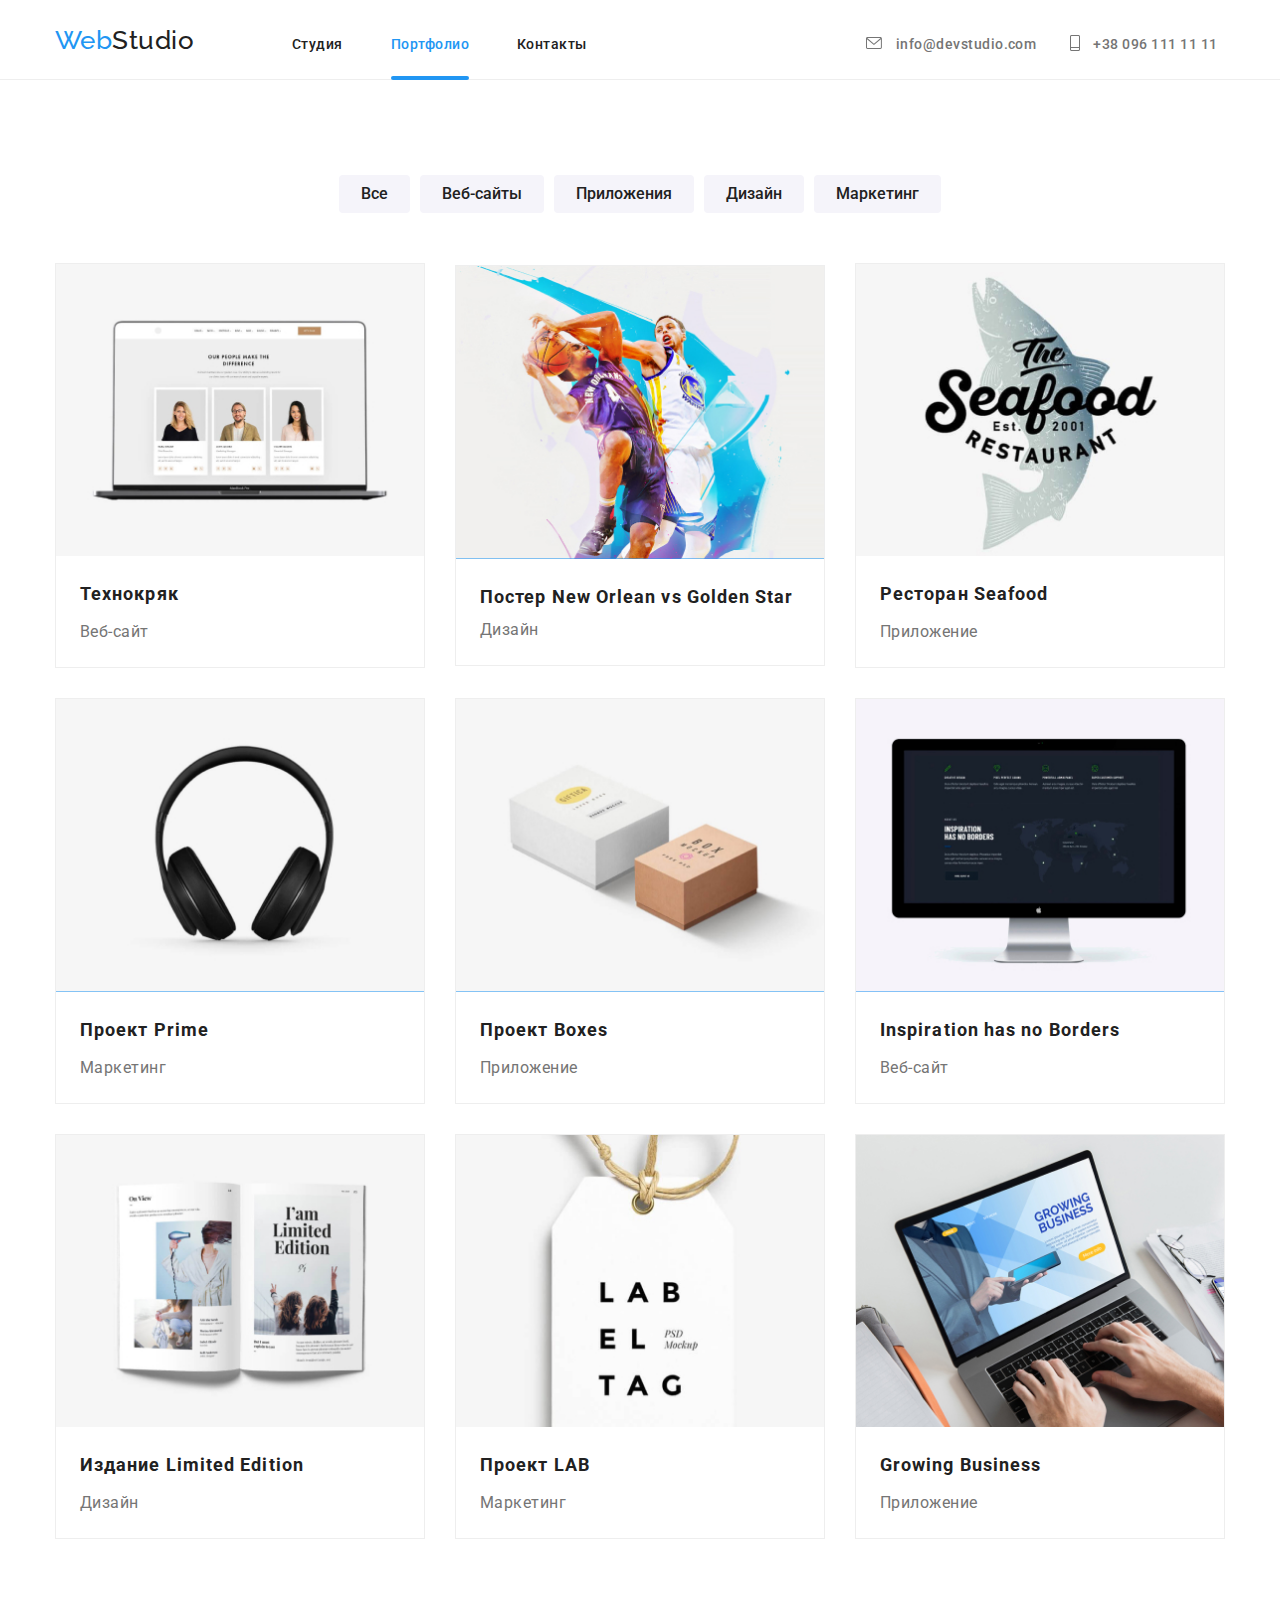
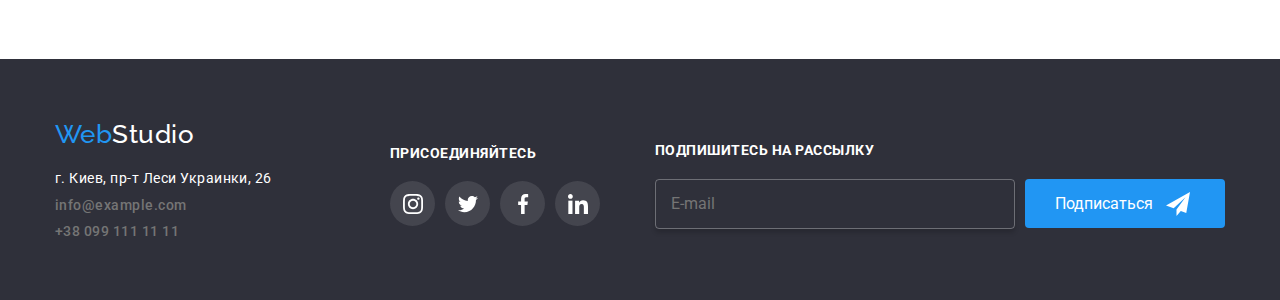
==== portfolio.html @ 7172afdf "Migrate files from home work 07" ====
<!DOCTYPE html>
<html lang="en">
  <head>
    <meta charset="UTF-8" />
    <meta http-equiv="X-UA-Compatible" content="IE=edge" />
    <meta name="viewport" content="width=device-width, initial-scale=1.0" />
    <meta name="description" content="This site for home tasks" />
    <title>Portfolio</title>
    <link rel="preconnect" href="https://fonts.gstatic.com" />
    <link
      href="https://fonts.googleapis.com/css2?family=Raleway:wght@700&family=Roboto:wght@400;500;700;900&display=swap"
      rel="stylesheet"
    />
    <link
      rel="stylesheet"
      href="https://cdnjs.cloudflare.com/ajax/libs/modern-normalize/1.0.0/modern-normalize.min.css"
    />
    <link rel="stylesheet" href="css/styles.min.css" />
  </head>
  <body>
    <header class="navigation h-line">
      <div class="container">
        <nav>
          <a class="link logo" href="index.html">
            <span class="logo__highlight">Web</span>Studio
          </a>
          <ul class="menu-nav list" id="base-nav">
            <li class="menu-nav__item"><a class="link menu-nav__link" href="index.html">Студия</a></li>
            <li class="menu-nav__item">
              <a class="link menu-nav__link active" href="portfolio.html">Портфолио</a>
            </li>
            <li class="menu-nav__item"><a class="link menu-nav__link" href="#">Контакты</a></li>
          </ul>
          <div class="contacts">
            <ul class="list">
              <li class="contacts__item">
                <a class="link contacts__link" href="mailto:info@devstudio.com">
                  <svg class="icon" width="16" height="12">
                    <use href="./images/icons/sprite.svg#icon-envelope"></use>
                  </svg>
                  info@devstudio.com
                </a>
              </li>
              <li class="contacts__item">
                <a class="link contacts__link" href="tel:+380961111111">
                  <svg class="icon phone" width="10" height="16">
                    <use href="./images/icons/sprite.svg#icon-telephone"></use>
                  </svg>
                  +38 096 111 11 11
                </a>
              </li>
            </ul>
          </div>
        </nav>
      </div>
    </header>
    <main>
      <section class="main-section">
      <div class="container">
        <section class="secondary-nav ">
          <ul class="site-nav list button-item">
            <li class="site-nav__item">
              <button type="button" class="filter-btn">Все</button>
            </li>
            <li class="site-nav__item">
              <button type="button" class="filter-btn">Веб-сайты</button>
            </li>
            <li class="site-nav__item">
              <button type="button" class="filter-btn">Приложения</button>
            </li>
            <li class="site-nav__item">
              <button type="button" class="filter-btn">Дизайн</button>
            </li>
            <li class="site-nav__item">
              <button type="button" class="filter-btn">Маркетинг</button>
            </li>
          </ul>
        </section>
        <section>
          <h2 class="section-heading__portfolio">Портфолио</h2>
          <ul class="list grid flex-c">
            <li class="grid__item">
              <a href="#">
                <div class="business-card">
                  <div class="card-overlay">
                    <img src="./images/example1.jpg" alt="Сотрудники" />
                    <div class="card-overlay-text">
                      <p>Технокряк это современная площадка распространения коронавируса. Компании используют эту платформу для цифрового шпионажа и атак на защищённые сервера конкурентов.</p>
                    </div>
                  </div>
                  <div class="card-info">
                    <h3 class="portfolio card-info__title">Технокряк</h3>
                    <p class="card-info__text">Веб-сайт</p>
                  </div>
                </div>
              </a>
            </li>
            <li class="grid__item">
              <a href="#">
                <div class="business-card">
                  <div class="card-overlay">
                    <img src="./images/example2.jpg" alt="Дизайн" />
                  <div class="card-overlay-text">
                    <!-- <p>Технокряк это современная площадка распространения коронавируса. Компании используют эту платформу для цифрового шпионажа и атак на защищённые сервера конкурентов.</p> -->
                  </div>
                </div>
                  <div class="card-info">
                    <h3 class="portfolio grid-item-title">
                      Постер New Orlean vs Golden Star
                    </h3>
                    <p class="card-info__text">Дизайн</p>
                  </div>
                </div>
              </a>
            </li>
            <li class="grid__item">
              <a href="#">
                <div class="business-card">
                  <div class="card-overlay">
                    <img src="./images/example3.jpg" alt="Приложение" />
                    <div class="card-overlay-text">
                      <!-- <p>Технокряк это современная площадка распространения коронавируса. Компании используют эту платформу для цифрового шпионажа и атак на защищённые сервера конкурентов.</p> -->
                    </div>
                  </div>
                  <div class="card-info">
                    <h3 class="portfolio card-info__title">Ресторан Seafood</h3>
                    <p class="card-info__text">Приложение</p>
                  </div>
                </div>
              </a>
            </li>
            <li class="grid__item">
              <a href="#">
                <div class="business-card">
                  <div class="card-overlay">
                    <img src="./images/example4.jpg" alt="Маркетинг" />
                    <div class="card-overlay-text">
                      <!-- <p>Технокряк это современная площадка распространения коронавируса. Компании используют эту платформу для цифрового шпионажа и атак на защищённые сервера конкурентов.</p> -->
                    </div>
                  </div>
                  <div class="card-info">
                    <h3 class="portfolio card-info__title">Проект Prime</h3>
                    <p class="card-info__text">Маркетинг</p>
                  </div>
                </div>
              </a>
            </li>
            <li class="grid__item">
              <a href="">
                <div class="business-card">
                  <div class="card-overlay">
                    <img src="./images/example5.jpg" alt="Приложение" />
                    <div class="card-overlay-text">
                      <!-- <p>Технокряк это современная площадка распространения коронавируса. Компании используют эту платформу для цифрового шпионажа и атак на защищённые сервера конкурентов.</p> -->
                    </div>
                  </div>
                  
                  <div class="card-info">
                    <h3 class="portfolio card-info__title">Проект Boxes</h3>
                    <p class="card-info__text">Приложение</p>
                  </div>
                </div>
              </a>
            </li>
            <li class="grid__item">
              <a href="#">
                <div class="business-card">
                  <div class="card-overlay">
                    <img src="./images/example6.jpg" alt="Веб-сайт" />
                    <div class="card-overlay-text">
                      <!-- <p>Технокряк это современная площадка распространения коронавируса. Компании используют эту платформу для цифрового шпионажа и атак на защищённые сервера конкурентов.</p> -->
                    </div>
                  </div>
                  <div class="card-info">
                    <h3 class="portfolio card-info__title">
                      Inspiration has no Borders
                    </h3>
                    <p class="card-info__text">Веб-сайт</p>
                  </div>
                </div>
              </a>
            </li>
            <li class="grid__item">
              <a href="#">
                <div class="business-card">
                  <div class="card-overlay">
                    <img src="./images/example7.jpg" alt="Дизайн" />
                    <div class="card-overlay-text">
                      <!-- <p>Технокряк это современная площадка распространения коронавируса. Компании используют эту платформу для цифрового шпионажа и атак на защищённые сервера конкурентов.</p> -->
                    </div>
                  </div>
                  <div class="card-info">
                    <h3 class="portfolio card-info__title">
                      Издание Limited Edition
                    </h3>
                    <p class="card-info__text">Дизайн</p>
                  </div>
                </div>
              </a>
            </li>
            <li class="grid__item">
              <a href="#">
                <div class="business-card">
                  <div class="card-overlay">
                    <img src="./images/example8.jpg" alt="Маркетинг" />
                    <div class="card-overlay-text">
                      <!-- <p>Технокряк это современная площадка распространения коронавируса. Компании используют эту платформу для цифрового шпионажа и атак на защищённые сервера конкурентов.</p> -->
                    </div>
                  </div>
                  <div class="card-info">
                    <h3 class="portfolio card-info__title">Проект LAB</h3>
                    <p class="card-info__text">Маркетинг</p>
                  </div>
                </div>
              </a>
            </li>
            <li class="grid__item">
              <a href="#">
                <div class="business-card">
                  <div class="card-overlay">
                    <img src="./images/example9.jpg" alt="Приложение" />
                    <div class="card-overlay-text">
                      <!-- <p>Технокряк это современная площадка распространения коронавируса. Компании используют эту платформу для цифрового шпионажа и атак на защищённые сервера конкурентов.</p> -->
                    </div>
                  </div>
                  <div class="card-info">
                    <h3 class="portfolio card-info__title">Growing Business</h3>
                    <p class="card-info__text">Приложение</p>
                  </div>
                </div>
              </a>
            </li>
          </ul>
          </section>
        </div>
      </section>
    </main>
    <!-- Подвал -->
    <footer class="footer">
      <div class="container flex-container flex-c">
          <!-- Block 1 -->
          <div class="contacts__logo">
            <a class="link logo" href="index.html">
              <span class="logo__highlight">Web</span>Studio
            </a>
            <address>
              <p class="footer__contacts">г. Киев, пр-т Леси Украинки, 26</p>
              <ul class="list">
                <li class="footer__contacts">
                  <a class="link footer__contacts-grey" href="mailto:info@example.com"
                    >info@example.com</a
                  >
                </li>
                <li class="footer__contacts ">
                  <a class="link footer__contacts-grey" href="tel:+380991111111">+38 099 111 11 11</a>
                </li>
              </ul>
            </address>
          </div>
          <!-- Block 2 -->
          <div class="join-social-links">
            <h3 class="subscription__text">Присоединяйтесь</h3>
            <ul class="list flex-container social-icons">
              <li class="social-icons__item">
                <a
                  href=""
                  class="social-icons__link"
                  target="_blank"
                  rel="noopener noreferrer"
                >
                  <svg class="icon">
                    <use href="./images/icons/sprite.svg#icon-instagram"></use>
                  </svg>
                </a>
              </li>
              <li class="social-icons__item">
                <a
                  href=""
                  class="social-icons__link"
                  target="_blank"
                  rel="noopener noreferrer"
                >
                  <svg class="icon">
                    <use href="./images/icons/sprite.svg#icon-twitter"></use>
                  </svg>
                </a>
              </li>
              <li class="social-icons__item">
                <a
                  href=""
                  class="social-icons__link"
                  target="_blank"
                  rel="noopener noreferrer"
                >
                  <svg class="icon">
                    <use href="./images/icons/sprite.svg#icon-facebook"></use>
                  </svg>
                </a>
              </li>
              <li class="social-icons__item">
                <a
                  href=""
                  class="social-icons__link"
                  target="_blank"
                  rel="noopener noreferrer"
                >
                  <svg class="icon">
                    <use href="./images/icons/sprite.svg#icon-linkedin"></use>
                  </svg>
                </a>
              </li>
            </ul>
          </div>
          <!-- Block 3 -->
          <div class="subscription">
            <h3 class="subscription__text">Подпишитесь на рассылку</h3>
            <form class="subscription__form">
            <input class="subscription__input" type="text" name="email" placeholder="E-mail">
            <div class="footer-icon">
            <button class="subscription__button" type="submit">Подписаться</button>
            <svg class="form-button-icon" width="24" height="24">
              <use href="./images/icons/sprite.svg#icon-send-telegramm"></use>
            </svg>
          </div>
            </form>
          </div>
      </div>
    </footer>
  </body>
</html>
---- css/styles.min.css ----
:root{--main-font-family: 'Roboto', sans-serif;--secondary-font-family: 'Raleway', sans-serif;--main-bg-color: #fff;--main-text-color: #212121;--secondary-color: #757575;--accent-color: #2196f3;--dark-bg-color: #2f303a;--icons-text-color: #afb1b8;--base-size: 16px;--soft-box-shadow: drop-shadow(0px 4px 4px rgba(0, 0, 0, 0.25));--small-circled: 4px;--round-box: 50%;--soft-grey-bg-gradient: linear-gradient(180deg, #FFFFFF 0%, rgba(255, 255, 255, 0) 100%), linear-gradient(180deg, #6B5F5F 0%, rgba(255, 255, 255, 0) 100%), #c4c4c4;--animation-time: 250ms}html{box-sizing:border-box}*,*::after,*::before{box-sizing:inherit}h1,h2,h3,h4,h5,h6,p{margin-top:0;margin-bottom:0}body{font-size:var(--base-size);font-family:var(--main-font-family);letter-spacing:0.03em;line-height:1.2;color:var(--main-text-color)}img{display:block;width:100%;height:auto}address{margin-top:20px}address{font-style:normal}.list{list-style:none;padding-left:0;margin:0}.h-line{border-bottom:1px solid #eee}.banner{max-width:1600px;height:600px;margin-left:auto;margin-right:auto;background-image:url(../images/bg.jpg);background-size:cover;background-position:top right, center;background-repeat:no-repeat;background-color:var(--soft-grey-bg-gradient)}.visually-hidden{position:absolute !important;clip:rect(1px 1px 1px 1px);clip:rect(1px, 1px, 1px, 1px);padding:0 !important;border:0 !important;height:1px !important;width:1px !important;overflow:hidden}.container{width:1200px;margin:0 auto;padding:0 15px}.flex-container{display:flex;justify-content:space-between}.flex-c{justify-content:center;align-items:center}.button{font-weight:700;font-size:var(--base-size);line-height:1.87;letter-spacing:.06em;appearance:none;border:0;cursor:pointer;border-radius:var(--small-circled);padding:10px 32px;background-color:var(--accent-color);color:var(--main-bg-color);box-shadow:0 4px 4px rgba(0,0,0,0.15);transition:var(--animation-time) cubic-bezier(0.4, 0, 0.2, 1)}.button:focus{outline:none;box-shadow:0 0 0 4px rgba(49,106,230,0.7)}.button:active{outline:none;transform:translateY(2px)}.main-navigation{display:flex;align-items:center}.menu-nav{width:295px;display:inline-flex;justify-content:space-between}.menu-nav__link{position:relative}.menu-nav__link::after{content:'';position:absolute;bottom:-27px;left:0;width:100%;height:4px;border-radius:2px;opacity:0;transition:opacity var(--animation-time) cubic-bezier(0.4, 0, 0.2, 1);background-color:var(--accent-color)}.menu-nav__link:hover::after,.menu-nav__link:focus::after{content:'';position:absolute;bottom:-27px;left:0;width:100%;height:4px;border-radius:2px;opacity:1;background-color:var(--accent-color)}.menu-nav__item .link{font-size:14px;list-style:none;text-decoration:none;display:block;transition:var(--animation-time) cubic-bezier(0.4, 0, 0.2, 1)}.active::after{content:'';position:absolute;bottom:-27px;left:0;width:100%;height:4px;opacity:1;border-radius:2px;background-color:var(--accent-color)}.phone{transform:translateY(2px)}.menu-nav__item>.active{color:var(--accent-color)}.social-icons{width:210px}.social-icons__link{display:flex;justify-content:center;align-items:center;border-radius:50%;width:45px;height:45px}.social-icons__link:hover .icon,.social-icons__link:focus .icon{fill:var(--main-bg-color)}.social-icons__link:hover,.social-icons__link:focus{background-color:var(--accent-color);transition:var(--animation-time) cubic-bezier(0.4, 0, 0.2, 1)}.social-icons__item{border-radius:50%;background-color:rgba(255,255,255,0.1)}.social-icons .icon{width:20px;height:20px;fill:var(--icons-text-color);transition:var(--animation-time) cubic-bezier(0.4, 0, 0.2, 1)}.logo{font-size:26px;font-family:var(--secondary-font-family);font-weight:700;line-height:1.192;color:var(--main-text-color);margin-right:90px}.logo__highlight{color:var(--accent-color)}.section-heading{font-weight:700;font-size:36px;line-height:1.166;text-align:center;color:var(--main-text-color);margin-bottom:50px}.filter-btn{font-size:var(--base-size);font-weight:500;line-height:1.62;color:var(--main-text-color);padding:6px 22px;background-color:#F5F4FA;border:none;cursor:pointer;display:inline-flex;border-radius:var(--small-circled);transition:var(--animation-time) cubic-bezier(0.4, 0, 0.2, 1)}.filter-btn:active{outline:none;transform:translateY(2px)}.filter-btn:focus{outline:none}.filter-btn:hover,.filter-btn:focus{background-color:#2196f3;color:var(--main-bg-color);box-shadow:0px 4px 4px rgba(0,0,0,0.25)}.custom-checkbox{position:absolute;z-index:-1;opacity:0}.custom-checkbox+label{display:inline-flex;align-items:center;user-select:none;font-size:14px;line-height:1.7;letter-spacing:0.03em;color:var(--secondary-color)}.custom-checkbox+label::before{content:'';display:inline-block;width:16px;height:16px;border:2px solid #212121;border-radius:2px;margin-right:8px;background-repeat:no-repeat;background-position:center;background-size:50% 50%}.custom-checkbox:checked+label::before{border-color:var(--accent-color);background-color:var(--accent-color);background-image:url(../images/icons/icon-checkbox.svg);color:var(--main-bg-color);background-size:contain;background-origin:border-box}.custom-checkbox:not(:disabled):not(:checked)+label:hover::before{border-color:#b3d7ff}.custom-checkbox:not(:disabled):active+label::before{background-color:#b3d7ff;border-color:#b3d7ff}.custom-checkbox:focus+label::before{box-shadow:0 0 0 3px rgba(0,123,255,0.25)}.custom-checkbox:focus:not(:checked)+label::before{border-color:#4484c9}.custom-checkbox:disabled+label::before{background-color:#e9ecef}.link{text-decoration:none;color:inherit;font-weight:500;transition:color var(--animation-time) cubic-bezier(0.4, 0, 0.2, 1)}.link:hover,.link:focus{color:var(--accent-color)}.contacts{display:inline-flex;margin-left:275px}.contacts__link{font-size:14px;color:var(--secondary-color)}.contacts__link:not(:last-child){margin-right:50px}.contacts__link:hover,.contacts__link:focus{color:var(--accent-color)}.contacts__link .icon{fill:var(--secondary-color);margin-right:10px;transition:var(--animation-time) cubic-bezier(0.4, 0, 0.2, 1)}.contacts__link:hover .icon,.contacts__link:focus .icon{fill:var(--accent-color)}.contacts__item{display:inline}.contacts__item:not(:last-child){margin-right:30px}.contract-link{color:var(--accent-color)}.contract-link:focus{transition:var(--animation-time) cubic-bezier(0.4, 0, 0.2, 1)}#contract{margin-left:14px}.backdrop{position:fixed;top:0;left:0;width:100%;height:100%;background:rgba(0,0,0,0.2);opacity:1;transition:opacity 250ms cubic-bezier(0.4, 0, 0.2, 1),visibility 250ms cubic-bezier(0.4, 0, 0.2, 1)}.modal{position:absolute;top:50%;left:50%;width:528px;height:581px;transform:translate(-50%, -50%);border-radius:5px;background-color:var(--main-bg-color);padding:40px;transition:opacity 250ms cubic-bezier(0.4, 0, 0.2, 1)}.modal-button{position:absolute;top:10px;right:10px;width:30px;height:30px;border-radius:50%;background:var(--main-bg-color);border:1px solid rgba(0,0,0,0.1)}.modal-button:focus .modal-icon-close{fill:var(--accent-color);transition:var(--animation-time) cubic-bezier(0.4, 0, 0.2, 1)}.modal-button:hover>.modal-icon-close{fill:var(--accent-color);transition:var(--animation-time) cubic-bezier(0.4, 0, 0.2, 1)}.modal-icon-close{transform:translate(0, 2px);cursor:pointer}.is-hidden{opacity:0;visibility:hidden;pointer-events:none}.is-hidden .modal{transform:translateX(100%, 100%) scale 0.2}.modal__title{font-weight:700;font-size:20px;line-height:1.15;text-align:center;letter-spacing:0.03em;color:var(--main-text-color)}.modal__button-send{display:block;margin:30px auto 0;width:200px;padding:10px 55px;border-radius:4px;border:none;font-weight:bold;line-height:1.87;letter-spacing:0.06em;color:var(--main-bg-color);background:#188CE8;cursor:pointer}.modal__button-send:hover,.modal__button-send:focus{outline:none;box-shadow:0 5px 5px rgba(60,134,168,0.25);transition:250ms cubic-bezier(0.4, 0, 0.2, 1)}.form-container{margin-top:14px;margin-bottom:20px}.form{margin-left:auto;margin-right:auto}.form__group{position:relative}.form__label{font-size:12px;line-height:1.15;letter-spacing:0.01em;color:var(--secondary-color)}.modal__icon{position:absolute;top:50%;left:10px}.form__input{width:100%;display:block;border:1px solid rgba(33,33,33,0.2);border-radius:4px;line-height:1.4;padding:8px 10px 8px 40px;margin-top:4px;margin-bottom:10px;cursor:pointer}.form__input:focus{outline:none;border-color:var(--accent-color);transition:var(--animation-time) cubic-bezier(0.4, 0, 0.2, 1)}.form__input:focus+.modal__icon{fill:var(--accent-color);transition:var(--animation-time) cubic-bezier(0.4, 0, 0.2, 1)}.form__comments{display:block;width:100%;resize:none;border:1px solid rgba(33,33,33,0.2);border-radius:4px;line-height:1.5;padding:11px 16px;margin-top:5px;margin-bottom:10px;color:var(--secondary-color);cursor:pointer}.form__comments:focus{outline:none;border-color:var(--accent-color);transition:var(--animation-time) cubic-bezier(0.4, 0, 0.2, 1)}.hero{min-width:100vh;padding-top:200px;padding-bottom:200px;text-align:center;background-color:rgba(47,48,58,0.4)}.hero__title{font-size:44px;font-weight:900;line-height:1.36;color:var(--main-bg-color);display:block;width:700px;letter-spacing:0.06em;text-transform:uppercase;margin-bottom:30px;margin:0 auto 30px}.features__item{width:270px}.features__item:not(:last-child){margin-right:20px}.features__title{font-weight:700;font-size:14px;line-height:1.142;padding-top:30px;padding-bottom:10px;text-transform:uppercase;color:var(--main-text-color)}.features__text{font-size:14px;line-height:1.71;letter-spacing:0.03em;color:var(--secondary-color)}.features__block{padding:25px 100px;background:#F5F4FA;border-radius:var(--small-circled)}.works__way{position:relative}.works__title{font-family:var(--main-font-family);font-weight:700;font-size:14px;line-height:1.14;padding:27px;text-align:center;text-transform:uppercase;color:var(--main-bg-color)}.works__text{position:absolute;width:370px;bottom:0;background:rgba(47,48,58,0.8)}.team{background:#F5F4FA;padding-top:90px;padding-bottom:90px}.team__item{font-weight:400;font-size:16px;line-height:1.187;margin-bottom:16px;text-align:center;color:var(--secondary-color)}.team__card{font-size:16px;font-weight:500;line-height:1.2;text-align:center;color:var(--main-text-color);width:270px;box-shadow:0px 1px 3px rgba(0,0,0,0.12),0px 1px 1px rgba(0,0,0,0.14),0px 2px 1px rgba(0,0,0,0.2);border-radius:0px 0px 4px 4px}.team__body{background-color:var(--main-bg-color);padding:30px}.person{font-size:16px;font-weight:500;line-height:1.187;text-align:center;margin-bottom:10px}.customers{padding-top:94px;padding-bottom:94px}.customers__link{border:1px solid #afb1b8;width:170px;height:90px;border-radius:var(--small-circled);display:inline-flex;justify-content:center;align-items:center;transition:var(--animation-time) cubic-bezier(0.4, 0, 0.2, 1)}.customers__link:hover .icon,.customers__link:focus .icon{fill:var(--accent-color)}.customers__link:hover,.customers__link:focus{border-color:var(--accent-color)}.customers__list .icon{fill:var(--icons-text-color);transition:var(--animation-time) cubic-bezier(0.4, 0, 0.2, 1)}.customers__link:focus{outline-color:var(--accent-color)}.contacts__logo{flex-basis:calc((50% - 45px) / 2)}.footer{padding:60px 0;background-color:var(--dark-bg-color)}.footer .icon{fill:var(--main-bg-color)}.footer .logo{color:var(--main-bg-color)}.footer{font-size:14px}.footer__contacts{color:var(--main-bg-color)}.footer__contacts .link{color:var(--secondary-color);transition:var(--animation-time) cubic-bezier(0.4, 0, 0.2, 1)}.footer__contacts .link:hover,.footer__contacts .link:focus{color:var(--accent-color);transition:var(--animation-time) cubic-bezier(0.4, 0, 0.2, 1)}.footer__contacts:not(:last-child){padding-bottom:10px}.subscription{flex-basis:calc(50% - 15px)}.subscription__text{font-size:inherit;font-weight:700;line-height:1.15;padding-top:12px;padding-bottom:20px;text-transform:uppercase;color:var(--main-bg-color)}.subscription__form{display:flex}.subscription__input{width:360px;height:50px;color:var(--main-bg-color);padding:15px;border:1px solid rgba(255,255,255,0.3);box-shadow:0px 4px 4px rgba(0,0,0,0.15);border-radius:4px}.subscription__input:focus{outline:none;border-color:var(--accent-color);transition:var(--animation-time) cubic-bezier(0.4, 0, 0.2, 1)}.subscription__button{display:inline-flex;width:200px;margin-left:10px;padding:10px 30px;font-size:16px;line-height:1.87;border:none;border-radius:4px;background-color:#2196f3;color:var(--main-bg-color);cursor:pointer}.subscription__button:focus{outline:none;box-shadow:0 0 0 4px rgba(49,106,230,0.7);transition:var(--animation-time) cubic-bezier(0.4, 0, 0.2, 1)}.subscription__button:active{outline:none;transform:translateY(2px)}.footer-icon{position:relative}.form-button-icon{position:absolute;top:50%;right:35px;transform:translateY(-50%)}.subscription__input{background-color:transparent}.subscription__input::placeholder{font-size:16px;line-height:1.25}.subscription-form-link{width:200px;margin-left:30px;padding:10px 30px;letter-spacing:0.06em;color:#FFFFFF;background:#2196F3;box-shadow:0px 4px 4px rgba(0,0,0,0.15);border-radius:4px}.join-social-links{margin-left:70px;flex-basis:calc((50% - 45px) / 2)}.grid{display:flex;flex-wrap:wrap;justify-content:space-between}.grid a{text-decoration:none}.grid__item:nth-child(3n){margin-right:0}.grid__item:hover .card-overlay-text{transform:translateY(0);transition:var(--animation-time) cubic-bezier(0.4, 0, 0.2, 1)}.business-card{width:370px;margin-bottom:30px;border:1px solid #eee;transition:var(--animation-time) cubic-bezier(0.4, 0, 0.2, 1)}.card-overlay{position:relative;overflow:hidden}.card-overlay-text{position:absolute;padding:65px 25px;color:var(--main-bg-color);font-size:18px;line-height:1.55;top:0;left:0;background-color:rgba(33,150,243,0.9);width:100%;height:100%;transform:translateY(100%);transition:var(--animation-time) cubic-bezier(0.4, 0, 0.2, 1);z-index:0}.card-info{padding:20px 24px;overflow:hidden;z-index:1}.card-info__title{font-weight:bold;font-size:18px;line-height:2;letter-spacing:.06em;color:var(--main-text-color);margin-bottom:5px}.card-info__text{font-size:16px;line-height:1.87;letter-spacing:0.03em;color:var(--secondary-color)}.business-card:hover,.business-card:focus{box-shadow:0px 1px 1px rgba(0,0,0,0.12),0px 4px 4px rgba(0,0,0,0.06),1px 4px 6px rgba(0,0,0,0.16)}.features,.works,.our-team,.regular-customers{padding:95px 0}.works{padding-top:0}.navigation{height:80px;padding:25px 0}.main-section{padding-top:95px;padding-bottom:90px}.secondary-nav{margin-bottom:50px}.site-nav{display:flex;justify-content:center}.site-nav .button{display:block}.site-nav__item:not(:last-child){margin-right:10px;background-repeat:4px}.section-heading__portfolio{display:none}.portfolio{font-size:18px;font-weight:700;line-height:2;letter-spacing:.06em;color:var(--main-text-color)}
/*# sourceMappingURL=styles.min.css.map */
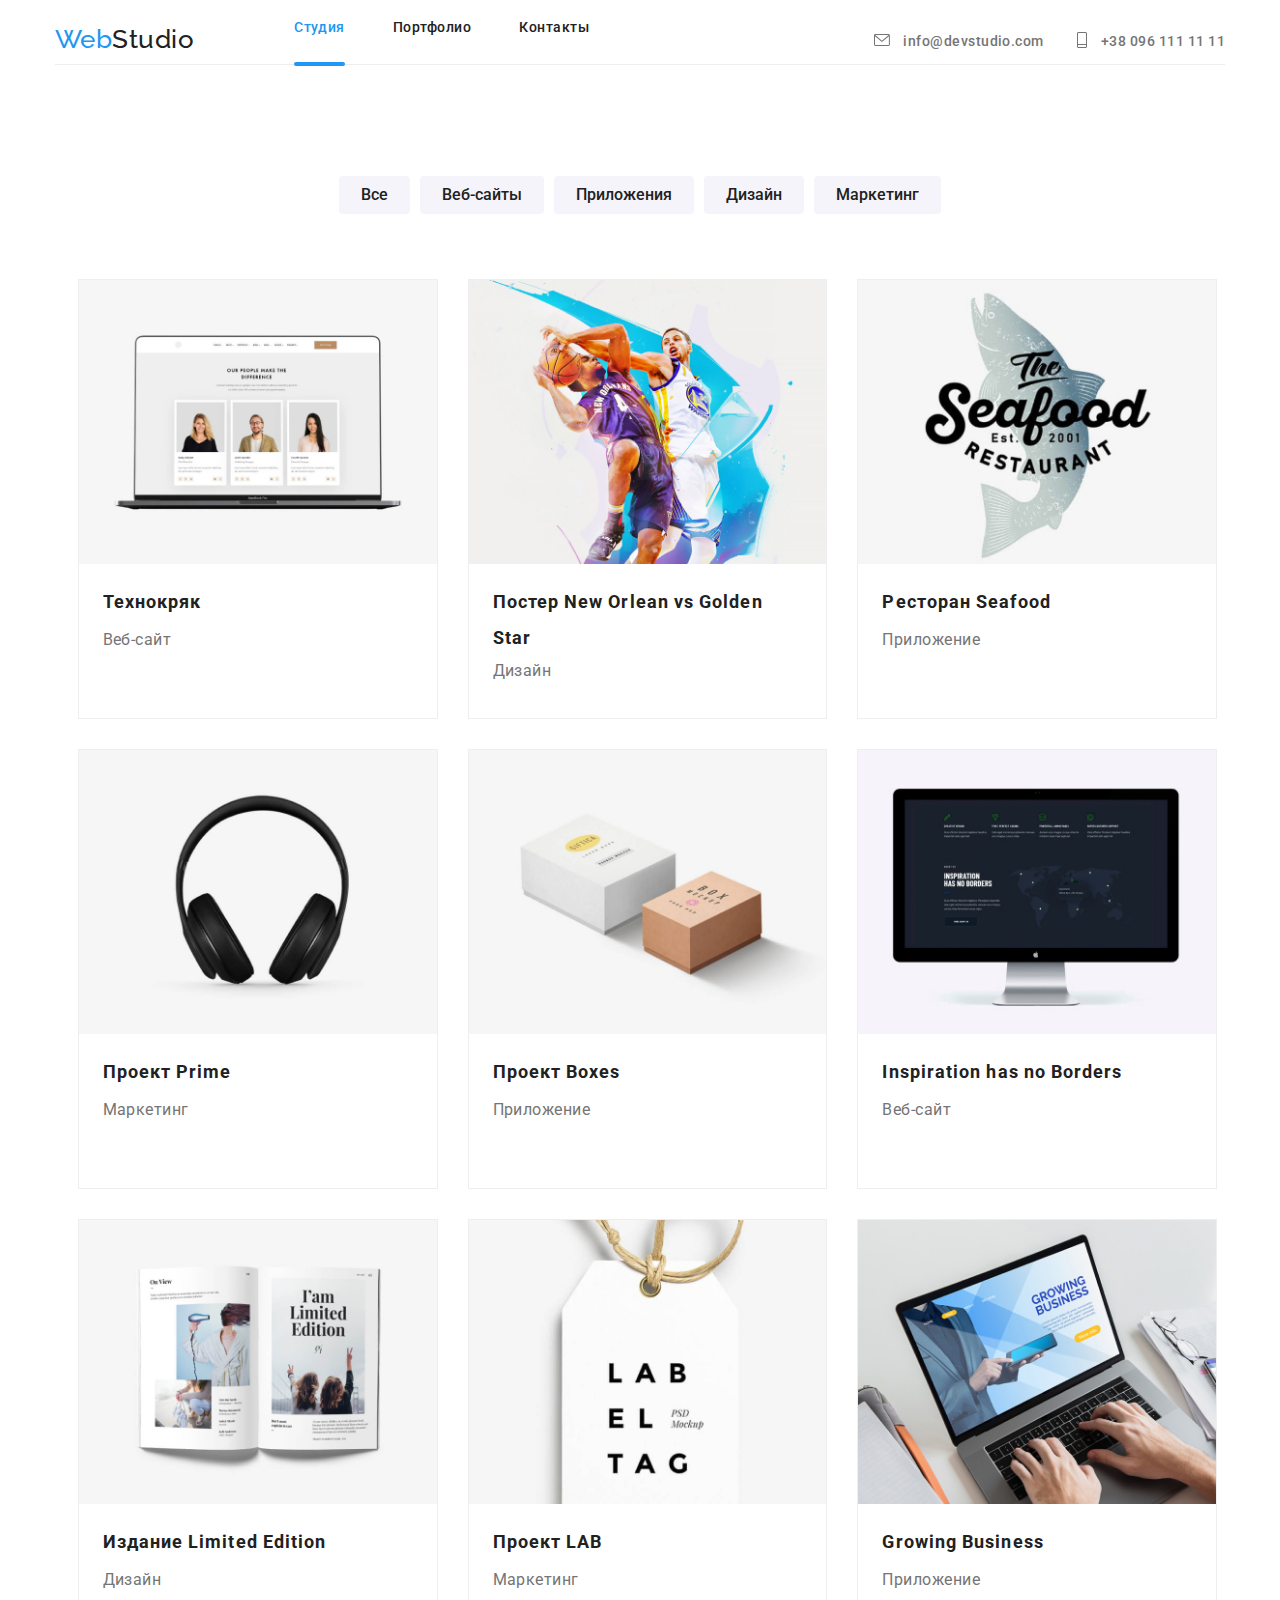
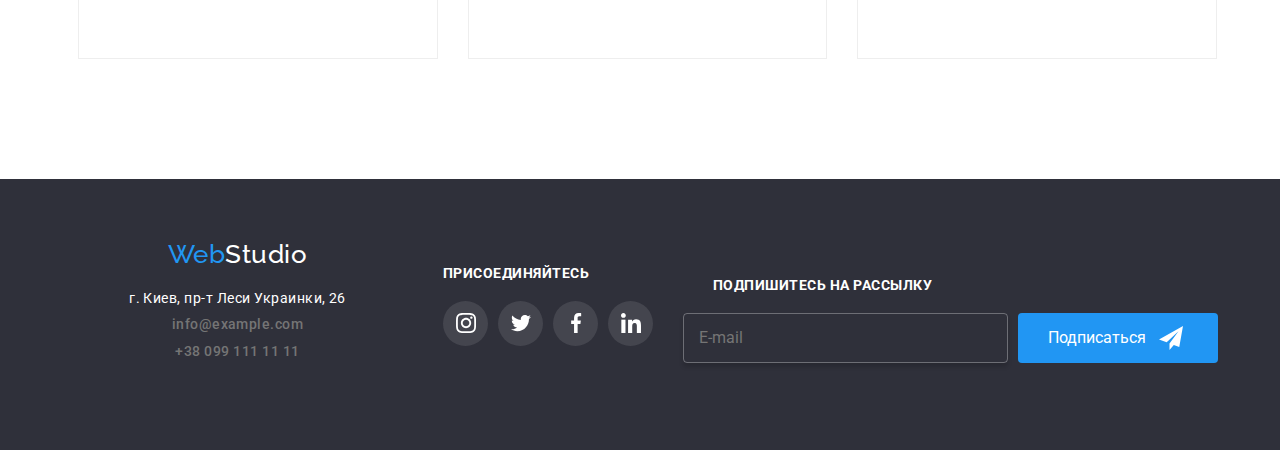
==== commit 73104409: "Complete adaptive styles" ====
--- a/portfolio.html
+++ b/portfolio.html
@@ -15,19 +15,20 @@
       rel="stylesheet"
       href="https://cdnjs.cloudflare.com/ajax/libs/modern-normalize/1.0.0/modern-normalize.min.css"
     />
-    <link rel="stylesheet" href="css/styles.min.css" />
+    <link rel="stylesheet" href="css/main.css" />
   </head>
   <body>
-    <header class="navigation h-line">
+    <header class="navigation">
       <div class="container">
-        <nav>
+        <nav class="main-nav h-line">
           <a class="link logo" href="index.html">
             <span class="logo__highlight">Web</span>Studio
           </a>
-          <ul class="menu-nav list" id="base-nav">
-            <li class="menu-nav__item"><a class="link menu-nav__link" href="index.html">Студия</a></li>
+          <ul class="menu-nav list">
             <li class="menu-nav__item">
-              <a class="link menu-nav__link active" href="portfolio.html">Портфолио</a>
+              <a class="link menu-nav__link active" href="index.html">Студия</a></li>
+            <li class="menu-nav__item">
+              <a class="link menu-nav__link" href="portfolio.html">Портфолио</a>
             </li>
             <li class="menu-nav__item"><a class="link menu-nav__link" href="#">Контакты</a></li>
           </ul>
@@ -51,9 +52,40 @@
               </li>
             </ul>
           </div>
-        </nav>
+          <div id="btn-open" class="hamburger" data-menu-button>
+            <span class="bar"></span>
+            <span class="bar"></span>
+            <span class="bar"></span>
+        </div>
+        </nav> 
       </div>
-    </header>
+       <div class="menu" data-menu>
+        <div id="btn-close" class="hamburger toggle close__icon" data-menu-button>
+          <span class="bar"></span>
+          <span class="bar"></span>
+          <span class="bar"></span>
+        </div>
+        <ul class="menu__list list">
+          <li class="menu-nav__item"><a class="menu-nav__link active" href="index.html">Студия</a></li>
+          <li class="menu-nav__item"><a class="menu-nav__link" href="portfolio.html">Портфолио</a></li>
+          <li class="menu-nav__item"><a class="menu-nav__link" href="#">Контакты</a></li>
+        </ul>
+        <div class="contacts">
+          <ul class="list">
+            <li class="contacts__item"><a class="link contacts__link tel" href="tel:+380961111111">+38 096 111 11 11</a></li>
+            <li class="contacts__item"><a class="link contacts__link email" href="mailto:info@devstudio.com">info@devstudio.com</a></li>
+          </ul>
+          
+        </div>
+        <ul class="list social-networks">
+          <li><a class="" href="">Instagram</a></li>
+          <li><a class="" href="">Twitter</a></li>
+          <li><a class="" href="">Facebook</a></li>
+          <li><a class="" href="">LinkedIn</a></li>
+        </ul>
+        
+      </div> 
+    </header> 
     <main>
       <section class="main-section">
       <div class="container">
@@ -237,8 +269,9 @@
     </main>
     <!-- Подвал -->
     <footer class="footer">
-      <div class="container flex-container flex-c">
-          <!-- Block 1 -->
+       
+      <div class="container">
+        <div class="footer__blocks">
           <div class="contacts__logo">
             <a class="link logo" href="index.html">
               <span class="logo__highlight">Web</span>Studio
@@ -257,7 +290,6 @@
               </ul>
             </address>
           </div>
-          <!-- Block 2 -->
           <div class="join-social-links">
             <h3 class="subscription__text">Присоединяйтесь</h3>
             <ul class="list flex-container social-icons">
@@ -311,8 +343,7 @@
               </li>
             </ul>
           </div>
-          <!-- Block 3 -->
-          <div class="subscription">
+            <div class="subscription">
             <h3 class="subscription__text">Подпишитесь на рассылку</h3>
             <form class="subscription__form">
             <input class="subscription__input" type="text" name="email" placeholder="E-mail">
@@ -323,8 +354,10 @@
             </svg>
           </div>
             </form>
-          </div>
+          </div> 
+        </div>
       </div>
     </footer>
+    <script src="./js/menu.js"></script>
   </body>
 </html>
--- a/css/main.css
+++ b/css/main.css
@@ -0,0 +1,1740 @@
+@charset "UTF-8";
+/* Custom CSS variables */
+:root {
+  --main-font-family: 'Roboto', sans-serif;
+  --secondary-font-family: 'Raleway', sans-serif;
+  --main-bg-color: #fff;
+  --main-text-color: #212121;
+  --secondary-color: #757575;
+  --accent-color: #2196f3;
+  --dark-bg-color: #2f303a;
+  --icons-text-color: #afb1b8;
+  --base-size: 16px;
+  --soft-box-shadow: drop-shadow(0px 4px 4px rgba(0, 0, 0, 0.25));
+  --small-circled: 4px;
+  --round-box: 50%;
+  --soft-grey-bg-gradient: linear-gradient(180deg, #FFFFFF 0%, rgba(255, 255, 255, 0) 100%), linear-gradient(180deg, #6B5F5F 0%, rgba(255, 255, 255, 0) 100%), #c4c4c4;
+  --animation-time: 250ms;
+}
+
+html {
+  -webkit-box-sizing: border-box;
+          box-sizing: border-box;
+}
+
+*, *::after, *::before {
+  -webkit-box-sizing: inherit;
+          box-sizing: inherit;
+}
+
+h1, h2, h3, h4, h5, h6, p {
+  margin-top: 0;
+  margin-bottom: 0;
+}
+
+/* Main styles */
+body {
+  font-size: var(--base-size);
+  font-family: var(--main-font-family);
+  letter-spacing: 0.03em;
+  line-height: 1.2;
+  color: var(--main-text-color);
+}
+
+img {
+  display: block;
+  width: 100%;
+  height: auto;
+}
+
+address {
+  margin-top: 20px;
+}
+
+address {
+  font-style: normal;
+}
+
+.list {
+  list-style: none;
+  padding-left: 0;
+  margin: 0;
+}
+
+.h-line {
+  border-bottom: 1px solid #eee;
+}
+
+.visually-hidden {
+  position: absolute !important;
+  clip: rect(1px 1px 1px 1px);
+  clip: rect(1px, 1px, 1px, 1px);
+  padding: 0 !important;
+  border: 0 !important;
+  height: 1px !important;
+  width: 1px !important;
+  overflow: hidden;
+}
+
+.hidden {
+  opacity: 0;
+}
+
+.container {
+  width: 100%;
+  max-width: 1200px;
+  min-width: 320px;
+  margin: 0 auto;
+  padding: 0 15px;
+}
+
+@media screen and (min-width: 1200px) {
+  .container {
+    max-width: 1200px;
+  }
+}
+
+.button {
+  font-weight: 700;
+  font-size: var(--base-size);
+  line-height: 1.87;
+  letter-spacing: .06em;
+  -webkit-appearance: none;
+     -moz-appearance: none;
+          appearance: none;
+  border: 0;
+  cursor: pointer;
+  border-radius: var(--small-circled);
+  padding: 10px 32px;
+  background-color: var(--accent-color);
+  color: var(--main-bg-color);
+  -webkit-box-shadow: 0 4px 4px rgba(0, 0, 0, 0.15);
+          box-shadow: 0 4px 4px rgba(0, 0, 0, 0.15);
+  -webkit-transition: var(--animation-time) cubic-bezier(0.4, 0, 0.2, 1);
+  transition: var(--animation-time) cubic-bezier(0.4, 0, 0.2, 1);
+}
+
+.button:focus {
+  outline: none;
+  -webkit-box-shadow: 0 0 0 4px rgba(49, 106, 230, 0.7);
+          box-shadow: 0 0 0 4px rgba(49, 106, 230, 0.7);
+}
+
+.button:active {
+  outline: none;
+  -webkit-transform: translateY(2px);
+          transform: translateY(2px);
+}
+
+.navigation {
+  padding: 16px 0;
+}
+
+.main-navigation {
+  display: -webkit-box;
+  display: -ms-flexbox;
+  display: flex;
+  -webkit-box-align: center;
+      -ms-flex-align: center;
+          align-items: center;
+  -webkit-box-pack: justify;
+      -ms-flex-pack: justify;
+          justify-content: space-between;
+}
+
+.menu-nav {
+  width: 295px;
+  display: -webkit-inline-box;
+  display: -ms-inline-flexbox;
+  display: inline-flex;
+  -webkit-box-pack: justify;
+      -ms-flex-pack: justify;
+          justify-content: space-between;
+}
+
+.menu-nav.list {
+  -webkit-box-pack: justify;
+      -ms-flex-pack: justify;
+          justify-content: space-between;
+}
+
+.menu-nav__link {
+  position: relative;
+}
+
+.menu-nav__link::after {
+  content: '';
+  position: absolute;
+  bottom: -27px;
+  left: 0;
+  width: 100%;
+  height: 4px;
+  border-radius: 2px;
+  opacity: 0;
+  -webkit-transition: opacity var(--animation-time) cubic-bezier(0.4, 0, 0.2, 1);
+  transition: opacity var(--animation-time) cubic-bezier(0.4, 0, 0.2, 1);
+  background-color: var(--accent-color);
+}
+
+.menu-nav__link:hover::after,
+.menu-nav__link:focus::after {
+  content: '';
+  position: absolute;
+  bottom: -27px;
+  left: 0;
+  width: 100%;
+  height: 4px;
+  border-radius: 2px;
+  opacity: 1;
+  background-color: var(--accent-color);
+}
+
+.menu-nav__item .link {
+  font-size: 14px;
+  list-style: none;
+  text-decoration: none;
+  display: block;
+  -webkit-transition: var(--animation-time) cubic-bezier(0.4, 0, 0.2, 1);
+  transition: var(--animation-time) cubic-bezier(0.4, 0, 0.2, 1);
+}
+
+.active::after {
+  content: '';
+  position: absolute;
+  bottom: -27px;
+  left: 0;
+  width: 100%;
+  height: 4px;
+  opacity: 1;
+  border-radius: 2px;
+  background-color: var(--accent-color);
+  /* transition: opasity 250ms cubic-bezier(0.4, 0, 0.2, 1); */
+}
+
+.phone {
+  -webkit-transform: translateY(2px);
+          transform: translateY(2px);
+}
+
+.menu-nav__item > .active {
+  color: var(--accent-color);
+}
+
+.social-icons {
+  display: -webkit-box;
+  display: -ms-flexbox;
+  display: flex;
+  -webkit-box-pack: center;
+      -ms-flex-pack: center;
+          justify-content: center;
+}
+
+.social-icons__link {
+  display: -webkit-box;
+  display: -ms-flexbox;
+  display: flex;
+  -webkit-box-pack: center;
+      -ms-flex-pack: center;
+          justify-content: center;
+  -webkit-box-align: center;
+      -ms-flex-align: center;
+          align-items: center;
+  border-radius: 50%;
+  width: 45px;
+  height: 45px;
+}
+
+.social-icons__link:hover .icon, .social-icons__link:focus .icon {
+  fill: var(--main-bg-color);
+}
+
+.social-icons__link:hover,
+.social-icons__link:focus {
+  background-color: var(--accent-color);
+  -webkit-transition: var(--animation-time) cubic-bezier(0.4, 0, 0.2, 1);
+  transition: var(--animation-time) cubic-bezier(0.4, 0, 0.2, 1);
+}
+
+.social-icons__item {
+  border-radius: 50%;
+  background-color: rgba(255, 255, 255, 0.1);
+  margin: 0 5px;
+}
+
+.social-icons .icon {
+  width: 20px;
+  height: 20px;
+  fill: var(--icons-text-color);
+  -webkit-transition: var(--animation-time) cubic-bezier(0.4, 0, 0.2, 1);
+  transition: var(--animation-time) cubic-bezier(0.4, 0, 0.2, 1);
+}
+
+.logo {
+  font-size: 26px;
+  font-family: var(--secondary-font-family);
+  font-weight: 700;
+  line-height: 1.192;
+  color: var(--main-text-color);
+  margin-right: 90px;
+}
+
+.logo__highlight {
+  color: var(--accent-color);
+}
+
+.section-heading {
+  font-weight: 700;
+  font-size: 28px;
+  line-height: 1.166;
+  text-align: center;
+  color: var(--main-text-color);
+  margin-bottom: 50px;
+}
+
+@media screen and (min-width: 1200px) {
+  .section-heading {
+    font-size: 36px;
+  }
+}
+
+.filter-btn {
+  font-size: var(--base-size);
+  font-weight: 500;
+  line-height: 1.62;
+  color: var(--main-text-color);
+  padding: 6px 22px;
+  background-color: #F5F4FA;
+  border: none;
+  cursor: pointer;
+  display: -webkit-inline-box;
+  display: -ms-inline-flexbox;
+  display: inline-flex;
+  border-radius: var(--small-circled);
+  -webkit-transition: var(--animation-time) cubic-bezier(0.4, 0, 0.2, 1);
+  transition: var(--animation-time) cubic-bezier(0.4, 0, 0.2, 1);
+  margin-bottom: 15px;
+}
+
+.filter-btn:active {
+  outline: none;
+  -webkit-transform: translateY(2px);
+          transform: translateY(2px);
+}
+
+.filter-btn:focus {
+  outline: none;
+}
+
+.filter-btn:hover, .filter-btn:focus {
+  background-color: #2196f3;
+  color: var(--main-bg-color);
+  -webkit-box-shadow: 0px 4px 4px rgba(0, 0, 0, 0.25);
+          box-shadow: 0px 4px 4px rgba(0, 0, 0, 0.25);
+}
+
+.custom-checkbox {
+  position: absolute;
+  z-index: -1;
+  opacity: 0;
+}
+
+.custom-checkbox + label {
+  display: -webkit-inline-box;
+  display: -ms-inline-flexbox;
+  display: inline-flex;
+  -webkit-box-align: center;
+      -ms-flex-align: center;
+          align-items: center;
+  -webkit-user-select: none;
+     -moz-user-select: none;
+      -ms-user-select: none;
+          user-select: none;
+  font-size: 14px;
+  line-height: 1.7;
+  letter-spacing: 0.03em;
+  color: var(--secondary-color);
+}
+
+.custom-checkbox + label::before {
+  content: '';
+  display: inline-block;
+  width: 16px;
+  height: 16px;
+  border: 2px solid #212121;
+  border-radius: 2px;
+  margin-right: 8px;
+  background-repeat: no-repeat;
+  background-position: center;
+  background-size: 50% 50%;
+}
+
+.custom-checkbox:checked + label::before {
+  border-color: var(--accent-color);
+  background-color: var(--accent-color);
+  background-image: url(../images/icons/icon-checkbox.svg);
+  color: var(--main-bg-color);
+  background-size: contain;
+  background-origin: border-box;
+}
+
+/* стили при наведении курсора на checkbox */
+.custom-checkbox:not(:disabled):not(:checked) + label:hover::before {
+  border-color: #b3d7ff;
+}
+
+/* стили для активного состояния чекбокса (при нажатии на него) */
+.custom-checkbox:not(:disabled):active + label::before {
+  background-color: #b3d7ff;
+  border-color: #b3d7ff;
+}
+
+/* стили для чекбокса, находящегося в фокусе */
+.custom-checkbox:focus + label::before {
+  -webkit-box-shadow: 0 0 0 3px rgba(0, 123, 255, 0.25);
+          box-shadow: 0 0 0 3px rgba(0, 123, 255, 0.25);
+}
+
+/* стили для чекбокса, находящегося в фокусе и не находящегося в состоянии checked */
+.custom-checkbox:focus:not(:checked) + label::before {
+  border-color: #4484c9;
+}
+
+/* стили для чекбокса, находящегося в состоянии disabled */
+.custom-checkbox:disabled + label::before {
+  background-color: #e9ecef;
+}
+
+/* Link related styles */
+.link {
+  text-decoration: none;
+  color: inherit;
+  font-weight: 500;
+  -webkit-transition: 250ms cubic-bezier(0.4, 0, 0.2, 1);
+  transition: 250ms cubic-bezier(0.4, 0, 0.2, 1);
+}
+
+.link:hover, .link:focus {
+  color: var(--accent-color);
+}
+
+.contacts {
+  display: none;
+}
+
+@media screen and (min-width: 768px) {
+  .contacts {
+    display: block;
+  }
+}
+
+@media screen and (min-width: 1200px) {
+  .contacts {
+    margin-left: 275px;
+  }
+}
+
+.contacts__link {
+  font-size: 14px;
+  color: var(--secondary-color);
+}
+
+.contacts__link .icon {
+  fill: var(--secondary-color);
+  margin-right: 10px;
+  -webkit-transition: 250ms cubic-bezier(0.4, 0, 0.2, 1);
+  transition: 250ms cubic-bezier(0.4, 0, 0.2, 1);
+}
+
+.contacts__link:not(:last-child) {
+  margin-right: 50px;
+}
+
+.contacts__link:hover, .contacts__link:focus {
+  color: var(--accent-color);
+}
+
+.contacts__link:hover .icon, .contacts__link:focus .icon {
+  fill: var(--accent-color);
+}
+
+.contacts__item {
+  display: block;
+}
+
+@media screen and (min-width: 1200px) {
+  .contacts__item {
+    display: inline;
+  }
+}
+
+@media screen and (min-width: 768px) {
+  .contacts__item:not(:last-child) {
+    margin-right: 0;
+    margin-bottom: 10px;
+  }
+}
+
+@media screen and (min-width: 1200px) {
+  .contacts__item:not(:last-child) {
+    margin-right: 30px;
+  }
+}
+
+.contract-link {
+  color: var(--accent-color);
+}
+
+.contract-link:focus {
+  -webkit-transition: 250ms cubic-bezier(0.4, 0, 0.2, 1);
+  transition: 250ms cubic-bezier(0.4, 0, 0.2, 1);
+}
+
+#contract {
+  margin-left: 14px;
+}
+
+.backdrop {
+  position: fixed;
+  top: 0;
+  left: 0;
+  width: 100%;
+  height: 100%;
+  -webkit-transition: opacity 250ms cubic-bezier(0.4, 0, 0.2, 1);
+  transition: opacity 250ms cubic-bezier(0.4, 0, 0.2, 1);
+  background: rgba(0, 0, 0, 0.2);
+  opacity: 1;
+  -webkit-transition: visibility 250ms cubic-bezier(0.4, 0, 0.2, 1);
+  transition: visibility 250ms cubic-bezier(0.4, 0, 0.2, 1);
+}
+
+.modal {
+  min-width: 320px;
+  max-width: 530px;
+  position: absolute;
+  top: 50%;
+  left: 50%;
+  width: calc(100% - 30px);
+  height: 100%;
+  -webkit-transform: translate(-50%, -50%);
+          transform: translate(-50%, -50%);
+  border-radius: 5px;
+  background-color: var(--main-bg-color);
+  padding: 40px;
+}
+
+.modal__title {
+  font-weight: 700;
+  font-size: 20px;
+  line-height: 1.15;
+  text-align: center;
+  letter-spacing: 0.03em;
+  color: var(--main-text-color);
+}
+
+.modal-button {
+  position: absolute;
+  top: 10px;
+  right: 10px;
+  width: 30px;
+  height: 30px;
+  border-radius: var(--round-box);
+  background: var(--main-bg-color);
+  border: 1px solid rgba(0, 0, 0, 0.1);
+}
+
+.modal-button:focus > .modal-icon-close, .modal-button:hover > .modal-icon-close {
+  fill: var(--accent-color);
+  -webkit-transition: 250ms cubic-bezier(0.4, 0, 0.2, 1);
+  transition: 250ms cubic-bezier(0.4, 0, 0.2, 1);
+}
+
+.modal-icon-close {
+  -webkit-transform: translate(-1px, 2px);
+          transform: translate(-1px, 2px);
+  cursor: pointer;
+}
+
+.is-hidden {
+  opacity: 0;
+  visibility: hidden;
+  pointer-events: none;
+}
+
+.is-hidden .modal {
+  -webkit-transform: translateX(100%, 100%) scale 0.2;
+          transform: translateX(100%, 100%) scale 0.2;
+}
+
+.modal__button-send {
+  display: block;
+  margin: 30px auto 0;
+  width: 200px;
+  padding: 10px 55px;
+  border-radius: 4px;
+  border: none;
+  font-weight: bold;
+  line-height: 1.87;
+  letter-spacing: 0.06em;
+  color: var(--main-bg-color);
+  background: #188CE8;
+  cursor: pointer;
+}
+
+.modal__button-send:hover, .modal__button-send:focus {
+  outline: none;
+  -webkit-box-shadow: 0 5px 5px rgba(60, 134, 168, 0.25);
+          box-shadow: 0 5px 5px rgba(60, 134, 168, 0.25);
+  -webkit-transition: 250ms cubic-bezier(0.4, 0, 0.2, 1);
+  transition: 250ms cubic-bezier(0.4, 0, 0.2, 1);
+}
+
+.form-container {
+  margin-top: 14px;
+  margin-bottom: 20px;
+}
+
+.form {
+  margin-left: auto;
+  margin-right: auto;
+}
+
+.form__group {
+  position: relative;
+}
+
+.form__label {
+  font-size: 12px;
+  line-height: 1.15;
+  letter-spacing: 0.01em;
+  color: var(--secondary-color);
+}
+
+.modal__icon {
+  position: absolute;
+  top: 50%;
+  left: 10px;
+}
+
+.form__input {
+  width: 100%;
+  display: block;
+  border: 1px solid rgba(33, 33, 33, 0.2);
+  border-radius: 4px;
+  line-height: 1.4;
+  padding: 8px 10px 8px 40px;
+  margin-top: 4px;
+  margin-bottom: 10px;
+  cursor: pointer;
+}
+
+.form__input:focus {
+  outline: none;
+  border-color: var(--accent-color);
+  -webkit-transition: var(--animation-time) cubic-bezier(0.4, 0, 0.2, 1);
+  transition: var(--animation-time) cubic-bezier(0.4, 0, 0.2, 1);
+}
+
+.form__input:focus + .modal__icon {
+  fill: var(--accent-color);
+  -webkit-transition: var(--animation-time) cubic-bezier(0.4, 0, 0.2, 1);
+  transition: var(--animation-time) cubic-bezier(0.4, 0, 0.2, 1);
+}
+
+.form__comments {
+  display: block;
+  width: 100%;
+  resize: none;
+  border: 1px solid rgba(33, 33, 33, 0.2);
+  border-radius: 4px;
+  line-height: 1.5;
+  padding: 11px 16px;
+  margin-top: 5px;
+  margin-bottom: 10px;
+  color: var(--secondary-color);
+  cursor: pointer;
+}
+
+.form__comments:focus {
+  outline: none;
+  border-color: var(--accent-color);
+  -webkit-transition: var(--animation-time) cubic-bezier(0.4, 0, 0.2, 1);
+  transition: var(--animation-time) cubic-bezier(0.4, 0, 0.2, 1);
+}
+
+.mobile-menu-btn {
+  position: absolute;
+  top: 0;
+  right: 0;
+  z-index: 100;
+  width: 40px;
+  height: 40px;
+  background-color: transparent;
+  border: none;
+}
+
+.mobile-menu-btn .mobile-menu-icon {
+  position: absolute;
+  top: 0;
+  right: 0;
+  width: 40px;
+  height: 40px;
+}
+
+.mobile-menu {
+  position: absolute;
+  top: 0;
+  right: 0;
+  width: 100%;
+  padding: 8px 40px 16px;
+  background-color: #fff;
+  -webkit-box-shadow: 0px 4px 8px rgba(0, 0, 0, 0.04), 0px 2px 4px rgba(0, 0, 0, 0.08), 0px 1px 3px rgba(0, 0, 0, 0.16);
+          box-shadow: 0px 4px 8px rgba(0, 0, 0, 0.04), 0px 2px 4px rgba(0, 0, 0, 0.08), 0px 1px 3px rgba(0, 0, 0, 0.16);
+}
+
+.mobile-menu.is open {
+  right: 0;
+}
+
+.mobile-menu .menu-nav__link {
+  font-weight: 500;
+  font-size: 40px;
+  line-height: 47px;
+  letter-spacing: 0.02em;
+  color: #212121;
+  margin-bottom: 30px;
+}
+
+.mobile-menu .menu-nav__link.active {
+  color: var(--accent-color);
+}
+
+.mobile-menu .contacts {
+  margin-left: 0;
+  display: block;
+}
+
+.hamburger {
+  display: none;
+}
+
+.bar {
+  display: block;
+  width: 25px;
+  height: 3px;
+  margin: 5px auto;
+  -webkit-transition: all 0.3s ease-in-out;
+  transition: all 0.3s ease-in-out;
+  background-color: #101010;
+}
+
+.mobile-menu {
+  display: block;
+}
+
+@media only screen and (max-width: 768px) {
+  .menu-nav {
+    position: fixed;
+    left: -100%;
+    top: 5rem;
+    -webkit-box-orient: vertical;
+    -webkit-box-direction: normal;
+        -ms-flex-direction: column;
+            flex-direction: column;
+    background-color: #fff;
+    width: 100%;
+    border-radius: 10px;
+    text-align: center;
+    -webkit-transition: 0.3s;
+    transition: 0.3s;
+    -webkit-box-shadow: 0 10px 27px rgba(0, 0, 0, 0.05);
+            box-shadow: 0 10px 27px rgba(0, 0, 0, 0.05);
+  }
+  .menu-nav.toggle {
+    left: 0;
+  }
+  .active::after {
+    display: none;
+  }
+  .mobile-menu.toggle {
+    display: block;
+  }
+  .hamburger {
+    display: block;
+    width: 25px;
+    cursor: pointer;
+  }
+  .hamburger:hover > .bar {
+    background-color: var(--accent-color);
+  }
+  nav {
+    display: -webkit-box;
+    display: -ms-flexbox;
+    display: flex;
+    -webkit-box-pack: justify;
+        -ms-flex-pack: justify;
+            justify-content: space-between;
+  }
+  .hamburger.toggle .bar:nth-child(2) {
+    opacity: 0;
+  }
+  .hamburger.toggle .bar:nth-child(1) {
+    -webkit-transform: translateY(8px) rotate(45deg);
+            transform: translateY(8px) rotate(45deg);
+  }
+  .hamburger.toggle .bar:nth-child(3) {
+    -webkit-transform: translateY(-8px) rotate(-45deg);
+            transform: translateY(-8px) rotate(-45deg);
+  }
+}
+
+.menu {
+  position: fixed;
+  top: 0;
+  left: 0;
+  width: 100vw;
+  height: 100vh;
+  background-color: #fff;
+  z-index: 1;
+  padding: 40px;
+  min-height: 350px;
+  display: -webkit-box;
+  display: -ms-flexbox;
+  display: flex;
+  -webkit-box-orient: vertical;
+  -webkit-box-direction: normal;
+      -ms-flex-direction: column;
+          flex-direction: column;
+  -webkit-box-pack: justify;
+      -ms-flex-pack: justify;
+          justify-content: space-between;
+}
+
+@media screen and (min-width: 768px) {
+  .menu {
+    display: none;
+  }
+}
+
+.close__icon {
+  position: absolute;
+  top: 15px;
+  right: 15px;
+}
+
+.menu.toggle {
+  display: none;
+}
+
+.menu .contacts {
+  display: block;
+  margin-bottom: 65px;
+}
+
+.menu-nav__item {
+  font-size: 44px;
+  line-height: 1.62;
+  font-weight: 500;
+  margin-bottom: 5px;
+}
+
+@media screen and (min-width: 1200px) {
+  .menu-nav__item {
+    margin-bottom: 25px;
+  }
+}
+
+.contacts__item {
+  margin-bottom: 20px;
+}
+
+.menu-nav__link {
+  text-decoration: none;
+  color: var(--main-text-color);
+}
+
+.menu-nav__link:hover, .menu-nav__link:focus {
+  color: var(--accent-color);
+}
+
+.main-nav {
+  display: -webkit-box;
+  display: -ms-flexbox;
+  display: flex;
+  -webkit-box-align: center;
+      -ms-flex-align: center;
+          align-items: center;
+  -webkit-box-pack: justify;
+      -ms-flex-pack: justify;
+          justify-content: space-between;
+}
+
+.menu__link {
+  font-weight: 500;
+  font-size: 40px;
+  line-height: 47px;
+  letter-spacing: 0.02em;
+  color: #212121;
+}
+
+.social-networks {
+  display: -webkit-box;
+  display: -ms-flexbox;
+  display: flex;
+}
+
+.social-networks li a {
+  text-decoration: none;
+  font-weight: 500;
+  font-size: 18px;
+  line-height: 1.22;
+  letter-spacing: 0.02em;
+  color: #2196F3;
+  padding: 0 10px;
+}
+
+.social-networks li:not(:last-child) {
+  border-right: 1px solid var(--secondary-color);
+}
+
+.tel {
+  font-size: 34px;
+  font-weight: 500;
+  line-height: 1.1;
+  color: var(--accent-color);
+}
+
+.email {
+  font-size: 24px;
+  line-height: 1.2;
+  font-weight: 500;
+}
+
+.banner {
+  width: 100%;
+  height: 400px;
+  background-image: url(../images/bg.jpg);
+  background-size: cover;
+  background-position: top right, center;
+  background-repeat: no-repeat;
+  background-color: var(--soft-grey-bg-gradient);
+}
+
+@media screen and (min-width: 1200px) {
+  .banner {
+    height: 600px;
+  }
+}
+
+.hero-wrapper {
+  max-width: 700px;
+  margin: 0 auto;
+}
+
+.hero {
+  width: 100%;
+  height: 400px;
+  padding-top: 118px;
+  padding-bottom: 118px;
+  text-align: center;
+  background-color: rgba(47, 48, 58, 0.4);
+}
+
+@media screen and (min-width: 1200px) {
+  .hero {
+    padding-top: 200px;
+    padding-bottom: 200px;
+    height: 600px;
+  }
+}
+
+.hero__title {
+  display: block;
+  font-size: 26px;
+  font-weight: 900;
+  line-height: 1.62;
+  color: var(--main-bg-color);
+  letter-spacing: 0.06em;
+  text-transform: uppercase;
+  margin: 0 auto 30px;
+}
+
+@media screen and (min-width: 1200px) {
+  .hero__title {
+    font-size: 44px;
+    line-height: 1.36;
+  }
+}
+
+.features__list {
+  margin-bottom: -30px;
+  display: -webkit-box;
+  display: -ms-flexbox;
+  display: flex;
+  -webkit-box-orient: vertical;
+  -webkit-box-direction: normal;
+      -ms-flex-direction: column;
+          flex-direction: column;
+  -webkit-box-align: center;
+      -ms-flex-align: center;
+          align-items: center;
+}
+
+@media screen and (min-width: 768px) {
+  .features__list {
+    -ms-flex-wrap: wrap;
+        flex-wrap: wrap;
+    -webkit-box-orient: horizontal;
+    -webkit-box-direction: normal;
+        -ms-flex-direction: row;
+            flex-direction: row;
+    -webkit-box-pack: justify;
+        -ms-flex-pack: justify;
+            justify-content: space-between;
+    -webkit-box-align: start;
+        -ms-flex-align: start;
+            align-items: flex-start;
+  }
+}
+
+.features__item {
+  width: 100%;
+  max-width: 450px;
+  display: -webkit-box;
+  display: -ms-flexbox;
+  display: flex;
+  -webkit-box-orient: vertical;
+  -webkit-box-direction: normal;
+      -ms-flex-direction: column;
+          flex-direction: column;
+  -webkit-box-align: center;
+      -ms-flex-align: center;
+          align-items: center;
+  -webkit-box-pack: center;
+      -ms-flex-pack: center;
+          justify-content: center;
+  margin-bottom: 30px;
+}
+
+@media screen and (min-width: 768px) {
+  .features__item {
+    width: calc(50% - 30px);
+    margin-left: 15px;
+    margin-right: 15px;
+  }
+}
+
+@media screen and (min-width: 1200px) {
+  .features__item {
+    width: calc(25% - 15px);
+    margin: 0;
+  }
+}
+
+.features__title {
+  font-weight: 700;
+  font-size: 14px;
+  line-height: 1.142;
+  padding-top: 30px;
+  padding-bottom: 10px;
+  text-transform: uppercase;
+  color: var(--main-text-color);
+}
+
+.features__text {
+  font-size: 14px;
+  line-height: 1.71;
+  letter-spacing: 0.03em;
+  color: var(--secondary-color);
+}
+
+.features__block {
+  display: -webkit-box;
+  display: -ms-flexbox;
+  display: flex;
+  -webkit-box-pack: center;
+      -ms-flex-pack: center;
+          justify-content: center;
+  width: 100%;
+  padding: 25px 0;
+  background: #F5F4FA;
+  border-radius: var(--small-circled);
+}
+
+.works {
+  display: none;
+}
+
+@media screen and (min-width: 1200px) {
+  .works {
+    display: block;
+  }
+}
+
+.works__way {
+  position: relative;
+}
+
+.works__list {
+  display: -webkit-box;
+  display: -ms-flexbox;
+  display: flex;
+}
+
+.works__item:not(:last-child) {
+  margin-right: 30px;
+}
+
+.works__title {
+  font-family: var(--main-font-family);
+  font-weight: 700;
+  font-size: 14px;
+  line-height: 1.14;
+  padding: 27px;
+  text-align: center;
+  text-transform: uppercase;
+  color: var(--main-bg-color);
+}
+
+.works__text {
+  position: absolute;
+  width: 100%;
+  bottom: 0;
+  background: rgba(47, 48, 58, 0.8);
+}
+
+.team {
+  background: #F5F4FA;
+  padding-top: 90px;
+  padding-bottom: 90px;
+}
+
+.team__list {
+  display: -webkit-box;
+  display: -ms-flexbox;
+  display: flex;
+  -webkit-box-orient: vertical;
+  -webkit-box-direction: normal;
+      -ms-flex-direction: column;
+          flex-direction: column;
+  -webkit-box-align: center;
+      -ms-flex-align: center;
+          align-items: center;
+  -webkit-box-pack: center;
+      -ms-flex-pack: center;
+          justify-content: center;
+}
+
+@media screen and (min-width: 480px) {
+  .team__list {
+    -webkit-box-orient: horizontal;
+    -webkit-box-direction: normal;
+        -ms-flex-direction: row;
+            flex-direction: row;
+    -webkit-box-pack: justify;
+        -ms-flex-pack: justify;
+            justify-content: space-between;
+    -ms-flex-wrap: wrap;
+        flex-wrap: wrap;
+  }
+}
+
+.team__item {
+  font-weight: 400;
+  font-size: 16px;
+  line-height: 1.187;
+  margin-bottom: 16px;
+  text-align: center;
+  color: var(--secondary-color);
+}
+
+.team__card {
+  width: 100%;
+  font-size: 16px;
+  font-weight: 500;
+  line-height: 1.2;
+  text-align: center;
+  color: var(--main-text-color);
+  -webkit-box-shadow: 0px 1px 3px rgba(0, 0, 0, 0.12), 0px 1px 1px rgba(0, 0, 0, 0.14), 0px 2px 1px rgba(0, 0, 0, 0.2);
+          box-shadow: 0px 1px 3px rgba(0, 0, 0, 0.12), 0px 1px 1px rgba(0, 0, 0, 0.14), 0px 2px 1px rgba(0, 0, 0, 0.2);
+  border-radius: 0px 0px 4px 4px;
+  margin-bottom: 30px;
+}
+
+@media screen and (min-width: 480px) {
+  .team__card {
+    width: calc(50% - 15px);
+  }
+}
+
+@media screen and (min-width: 1200px) {
+  .team__card {
+    width: calc((100% - 90px) / 4);
+  }
+}
+
+.team__body {
+  background-color: var(--main-bg-color);
+  padding: 30px;
+}
+
+.person {
+  font-size: 16px;
+  font-weight: 500;
+  line-height: 1.187;
+  text-align: center;
+  margin-bottom: 10px;
+}
+
+.customers {
+  padding: 95px 0;
+}
+
+.customer__list {
+  display: -webkit-box;
+  display: -ms-flexbox;
+  display: flex;
+  -ms-flex-wrap: wrap;
+      flex-wrap: wrap;
+  -webkit-box-orient: horizontal;
+  -webkit-box-direction: normal;
+      -ms-flex-direction: row;
+          flex-direction: row;
+  -webkit-box-pack: justify;
+      -ms-flex-pack: justify;
+          justify-content: space-between;
+  -webkit-box-align: center;
+      -ms-flex-align: center;
+          align-items: center;
+  margin-bottom: -30px;
+}
+
+.customer__link {
+  border: 1px solid #afb1b8;
+  width: 100%;
+  height: 90px;
+  border-radius: var(--small-circled);
+  display: -webkit-inline-box;
+  display: -ms-inline-flexbox;
+  display: inline-flex;
+  -webkit-box-pack: center;
+      -ms-flex-pack: center;
+          justify-content: center;
+  -webkit-box-align: center;
+      -ms-flex-align: center;
+          align-items: center;
+  -webkit-transition: var(--animation-time) cubic-bezier(0.4, 0, 0.2, 1);
+  transition: var(--animation-time) cubic-bezier(0.4, 0, 0.2, 1);
+}
+
+.customer__link:hover .icon, .customer__link:focus .icon {
+  fill: var(--accent-color);
+}
+
+.customer__link:hover, .customer__link:focus {
+  border-color: var(--accent-color);
+}
+
+.customer__item .icon {
+  fill: var(--icons-text-color);
+  -webkit-transition: var(--animation-time) cubic-bezier(0.4, 0, 0.2, 1);
+  transition: var(--animation-time) cubic-bezier(0.4, 0, 0.2, 1);
+}
+
+.customer__link:focus {
+  outline-color: var(--accent-color);
+}
+
+.customer__item {
+  display: -webkit-inline-box;
+  display: -ms-inline-flexbox;
+  display: inline-flex;
+  -ms-flex-preferred-size: 45%;
+      flex-basis: 45%;
+  margin-bottom: 30px;
+}
+
+@media screen and (min-width: 768px) {
+  .customer__item {
+    -ms-flex-preferred-size: 30%;
+        flex-basis: 30%;
+  }
+}
+
+@media screen and (min-width: 1200px) {
+  .customer__item {
+    -ms-flex-preferred-size: calc(100% / 6 - 30px);
+        flex-basis: calc(100% / 6 - 30px);
+  }
+}
+
+.contacts__logo {
+  text-align: center;
+  -ms-flex-preferred-size: calc((50% - 45px) / 2);
+      flex-basis: calc((50% - 45px) / 2);
+}
+
+@media screen and (min-width: 768px) {
+  .contacts__logo {
+    -ms-flex-preferred-size: 30%;
+        flex-basis: 30%;
+  }
+}
+
+.footer {
+  padding: 60px 0;
+  background-color: var(--dark-bg-color);
+}
+
+.footer .icon {
+  fill: var(--main-bg-color);
+}
+
+.footer .logo {
+  color: var(--main-bg-color);
+  margin-right: 0;
+}
+
+.footer {
+  font-size: 14px;
+}
+
+.footer__blocks {
+  display: -webkit-box;
+  display: -ms-flexbox;
+  display: flex;
+  -webkit-box-orient: vertical;
+  -webkit-box-direction: normal;
+      -ms-flex-direction: column;
+          flex-direction: column;
+  -webkit-box-align: center;
+      -ms-flex-align: center;
+          align-items: center;
+}
+
+@media screen and (min-width: 768px) {
+  .footer__blocks {
+    -webkit-box-orient: horizontal;
+    -webkit-box-direction: normal;
+        -ms-flex-direction: row;
+            flex-direction: row;
+    -ms-flex-wrap: wrap;
+        flex-wrap: wrap;
+    -webkit-box-pack: center;
+        -ms-flex-pack: center;
+            justify-content: center;
+  }
+}
+
+.footer__blocks > * {
+  margin: 0 50px 30px;
+}
+
+@media screen and (min-width: 1200px) {
+  .footer__blocks > * {
+    margin-left: 0;
+    margin-right: 0;
+  }
+}
+
+.footer__contacts {
+  color: var(--main-bg-color);
+}
+
+.footer__contacts .link {
+  color: var(--secondary-color);
+  -webkit-transition: var(--animation-time) cubic-bezier(0.4, 0, 0.2, 1);
+  transition: var(--animation-time) cubic-bezier(0.4, 0, 0.2, 1);
+}
+
+.footer__contacts .link:hover, .footer__contacts .link:focus {
+  color: var(--accent-color);
+  -webkit-transition: var(--animation-time) cubic-bezier(0.4, 0, 0.2, 1);
+  transition: var(--animation-time) cubic-bezier(0.4, 0, 0.2, 1);
+}
+
+.footer__contacts:not(:last-child) {
+  padding-bottom: 10px;
+}
+
+.subscription {
+  -ms-flex-preferred-size: calc(50% - 15px);
+      flex-basis: calc(50% - 15px);
+  margin-bottom: 0;
+}
+
+@media screen and (min-width: 768px) {
+  .subscription {
+    -ms-flex-preferred-size: 70%;
+        flex-basis: 70%;
+  }
+}
+
+@media screen and (min-width: 1200px) {
+  .subscription {
+    -ms-flex-preferred-size: calc(50% - 50px);
+        flex-basis: calc(50% - 50px);
+  }
+}
+
+.subscription__text {
+  font-size: inherit;
+  font-weight: 700;
+  line-height: 1.15;
+  padding-top: 12px;
+  padding-bottom: 20px;
+  text-align: center;
+  text-transform: uppercase;
+  color: var(--main-bg-color);
+}
+
+@media screen and (min-width: 1200px) {
+  .subscription__text {
+    text-align: left;
+    padding-left: 30px;
+  }
+}
+
+.subscription__form {
+  display: -webkit-box;
+  display: -ms-flexbox;
+  display: flex;
+  -ms-flex-wrap: wrap;
+      flex-wrap: wrap;
+  -webkit-box-pack: center;
+      -ms-flex-pack: center;
+          justify-content: center;
+}
+
+@media screen and (min-width: 1200px) {
+  .subscription__form {
+    -ms-flex-wrap: nowrap;
+        flex-wrap: nowrap;
+    -webkit-box-align: center;
+        -ms-flex-align: center;
+            align-items: center;
+  }
+}
+
+.subscription__input {
+  background-color: transparent;
+  margin-bottom: 20px;
+  min-width: 280px;
+  width: 100%;
+  height: 50px;
+  color: var(--main-bg-color);
+  padding: 15px;
+  border: 1px solid rgba(255, 255, 255, 0.3);
+  -webkit-box-shadow: 0px 4px 4px rgba(0, 0, 0, 0.15);
+          box-shadow: 0px 4px 4px rgba(0, 0, 0, 0.15);
+  border-radius: 4px;
+}
+
+@media screen and (min-width: 1200px) {
+  .subscription__input {
+    margin-bottom: 0;
+  }
+}
+
+.subscription__input:focus {
+  outline: none;
+  border-color: var(--accent-color);
+  -webkit-transition: var(--animation-time) cubic-bezier(0.4, 0, 0.2, 1);
+  transition: var(--animation-time) cubic-bezier(0.4, 0, 0.2, 1);
+}
+
+.subscription__button {
+  display: -webkit-inline-box;
+  display: -ms-inline-flexbox;
+  display: inline-flex;
+  width: 200px;
+  margin-left: 10px;
+  padding: 10px 30px;
+  font-size: 16px;
+  line-height: 1.87;
+  border: none;
+  border-radius: 4px;
+  background-color: #2196f3;
+  color: var(--main-bg-color);
+  cursor: pointer;
+}
+
+.subscription__button:focus {
+  outline: none;
+  -webkit-box-shadow: 0 0 0 4px rgba(49, 106, 230, 0.7);
+          box-shadow: 0 0 0 4px rgba(49, 106, 230, 0.7);
+  -webkit-transition: var(--animation-time) cubic-bezier(0.4, 0, 0.2, 1);
+  transition: var(--animation-time) cubic-bezier(0.4, 0, 0.2, 1);
+}
+
+.subscription__button:active {
+  outline: none;
+  -webkit-transform: translateY(2px);
+          transform: translateY(2px);
+}
+
+.footer-icon {
+  position: relative;
+}
+
+.form-button-icon {
+  position: absolute;
+  top: 50%;
+  right: 35px;
+  -webkit-transform: translateY(-50%);
+          transform: translateY(-50%);
+}
+
+.subscription__input::-webkit-input-placeholder {
+  font-size: 16px;
+  line-height: 1.25;
+}
+
+.subscription__input:-ms-input-placeholder {
+  font-size: 16px;
+  line-height: 1.25;
+}
+
+.subscription__input::-ms-input-placeholder {
+  font-size: 16px;
+  line-height: 1.25;
+}
+
+.subscription__input::placeholder {
+  font-size: 16px;
+  line-height: 1.25;
+}
+
+.subscription-form-link {
+  width: 200px;
+  margin-left: 30px;
+  padding: 10px 30px;
+  letter-spacing: 0.06em;
+  color: #FFFFFF;
+  background: #2196F3;
+  -webkit-box-shadow: 0px 4px 4px rgba(0, 0, 0, 0.15);
+          box-shadow: 0px 4px 4px rgba(0, 0, 0, 0.15);
+  border-radius: 4px;
+}
+
+.join-social-links {
+  -ms-flex-preferred-size: calc((50% - 45px) / 2);
+      flex-basis: calc((50% - 45px) / 2);
+}
+
+.grid {
+  display: -webkit-box;
+  display: -ms-flexbox;
+  display: flex;
+  -webkit-box-orient: vertical;
+  -webkit-box-direction: normal;
+      -ms-flex-direction: column;
+          flex-direction: column;
+  -webkit-box-pack: center;
+      -ms-flex-pack: center;
+          justify-content: center;
+  -webkit-box-align: center;
+      -ms-flex-align: center;
+          align-items: center;
+}
+
+@media screen and (min-width: 480px) {
+  .grid {
+    -webkit-box-orient: horizontal;
+    -webkit-box-direction: normal;
+        -ms-flex-direction: row;
+            flex-direction: row;
+    -webkit-box-pack: justify;
+        -ms-flex-pack: justify;
+            justify-content: space-between;
+    -ms-flex-wrap: wrap;
+        flex-wrap: wrap;
+  }
+}
+
+@media screen and (min-width: 768px) {
+  .grid {
+    -webkit-box-pack: center;
+        -ms-flex-pack: center;
+            justify-content: center;
+    -webkit-box-align: start;
+        -ms-flex-align: start;
+            align-items: flex-start;
+  }
+}
+
+.grid a {
+  text-decoration: none;
+}
+
+.grid__item {
+  width: 100%;
+  max-width: 370px;
+}
+
+@media screen and (min-width: 480px) {
+  .grid__item {
+    width: calc(50% - 15px);
+  }
+}
+
+@media screen and (min-width: 768px) {
+  .grid__item {
+    width: calc(50% - 15px);
+    margin: 0 15px;
+  }
+}
+
+@media screen and (min-width: 1200px) {
+  .grid__item {
+    width: calc((100% - 90px) / 3);
+  }
+}
+
+.grid__item:nth-child(3n) {
+  margin-right: 0;
+}
+
+.grid__item:hover .card-overlay-text {
+  -webkit-transform: translate(-50%, -50%);
+          transform: translate(-50%, -50%);
+  -webkit-transition: var(--animation-time) cubic-bezier(0.4, 0, 0.2, 1);
+  transition: var(--animation-time) cubic-bezier(0.4, 0, 0.2, 1);
+}
+
+.business-card {
+  margin-bottom: 30px;
+  border: 1px solid #eee;
+  -webkit-transition: 250ms cubic-bezier(0.4, 0, 0.2, 1);
+  transition: 250ms cubic-bezier(0.4, 0, 0.2, 1);
+  height: 440px;
+}
+
+.card-overlay {
+  position: relative;
+  overflow: hidden;
+}
+
+.card-overlay-text {
+  position: absolute;
+  top: 50%;
+  left: 50%;
+  width: 100%;
+  height: 100%;
+  -webkit-transition: opacity 250ms cubic-bezier(0.4, 0, 0.2, 1);
+  transition: opacity 250ms cubic-bezier(0.4, 0, 0.2, 1);
+  padding: 65px 25px;
+  color: var(--main-bg-color);
+  font-size: 18px;
+  line-height: 1.55;
+  background-color: rgba(33, 150, 243, 0.9);
+  -webkit-transform: translateY(100%);
+          transform: translateY(100%);
+  -webkit-transition: 250ms cubic-bezier(0.4, 0, 0.2, 1);
+  transition: 250ms cubic-bezier(0.4, 0, 0.2, 1);
+  z-index: 0;
+}
+
+.card-info {
+  padding: 20px 24px;
+  overflow: hidden;
+  z-index: 1;
+}
+
+.card-info__title {
+  font-weight: bold;
+  font-size: 18px;
+  line-height: 2;
+  letter-spacing: .06em;
+  color: var(--main-text-color);
+  margin-bottom: 5px;
+}
+
+.card-info__text {
+  font-size: 16px;
+  line-height: 1.87;
+  letter-spacing: .03em;
+  color: var(--secondary-color);
+}
+
+.business-card:hover, .business-card:focus {
+  -webkit-box-shadow: 0px 1px 1px rgba(0, 0, 0, 0.12), 0px 4px 4px rgba(0, 0, 0, 0.06), 1px 4px 6px rgba(0, 0, 0, 0.16);
+          box-shadow: 0px 1px 1px rgba(0, 0, 0, 0.12), 0px 4px 4px rgba(0, 0, 0, 0.06), 1px 4px 6px rgba(0, 0, 0, 0.16);
+}
+
+.features, .works, .our-team, .regular-customers {
+  padding: 95px 0;
+}
+
+.works {
+  padding-top: 0;
+}
+
+.main-section {
+  padding-top: 95px;
+  padding-bottom: 90px;
+}
+
+.secondary-nav {
+  margin-bottom: 50px;
+}
+
+.site-nav {
+  display: -webkit-box;
+  display: -ms-flexbox;
+  display: flex;
+  -ms-flex-wrap: wrap;
+      flex-wrap: wrap;
+}
+
+@media screen and (min-width: 768px) {
+  .site-nav {
+    -ms-flex-wrap: nowrap;
+        flex-wrap: nowrap;
+    -webkit-box-pack: center;
+        -ms-flex-pack: center;
+            justify-content: center;
+  }
+}
+
+.site-nav .button {
+  display: block;
+}
+
+.site-nav__item:not(:last-child) {
+  margin-right: 10px;
+  background-repeat: 4px;
+}
+
+.section-heading__portfolio {
+  display: none;
+}
+
+.portfolio {
+  font-size: 18px;
+  font-weight: 700;
+  line-height: 2;
+  letter-spacing: .06em;
+  color: var(--main-text-color);
+}
+
+/* 
+.works {
+    padding-top: 0;
+}
+
+.page-title-description {
+    font-weight: 400;
+    font-size: 14px;
+    line-height: 1.71;
+    color: var( --secondary-color);
+} */
+/* .portfolio-item {
+    font-weight: 400;
+    font-size: 16px;
+    line-height: 1.87;
+    color: var(--secondary-color);
+} */
+/* .portfolio-example {
+    display: flex;
+} */
+/*# sourceMappingURL=main.css.map */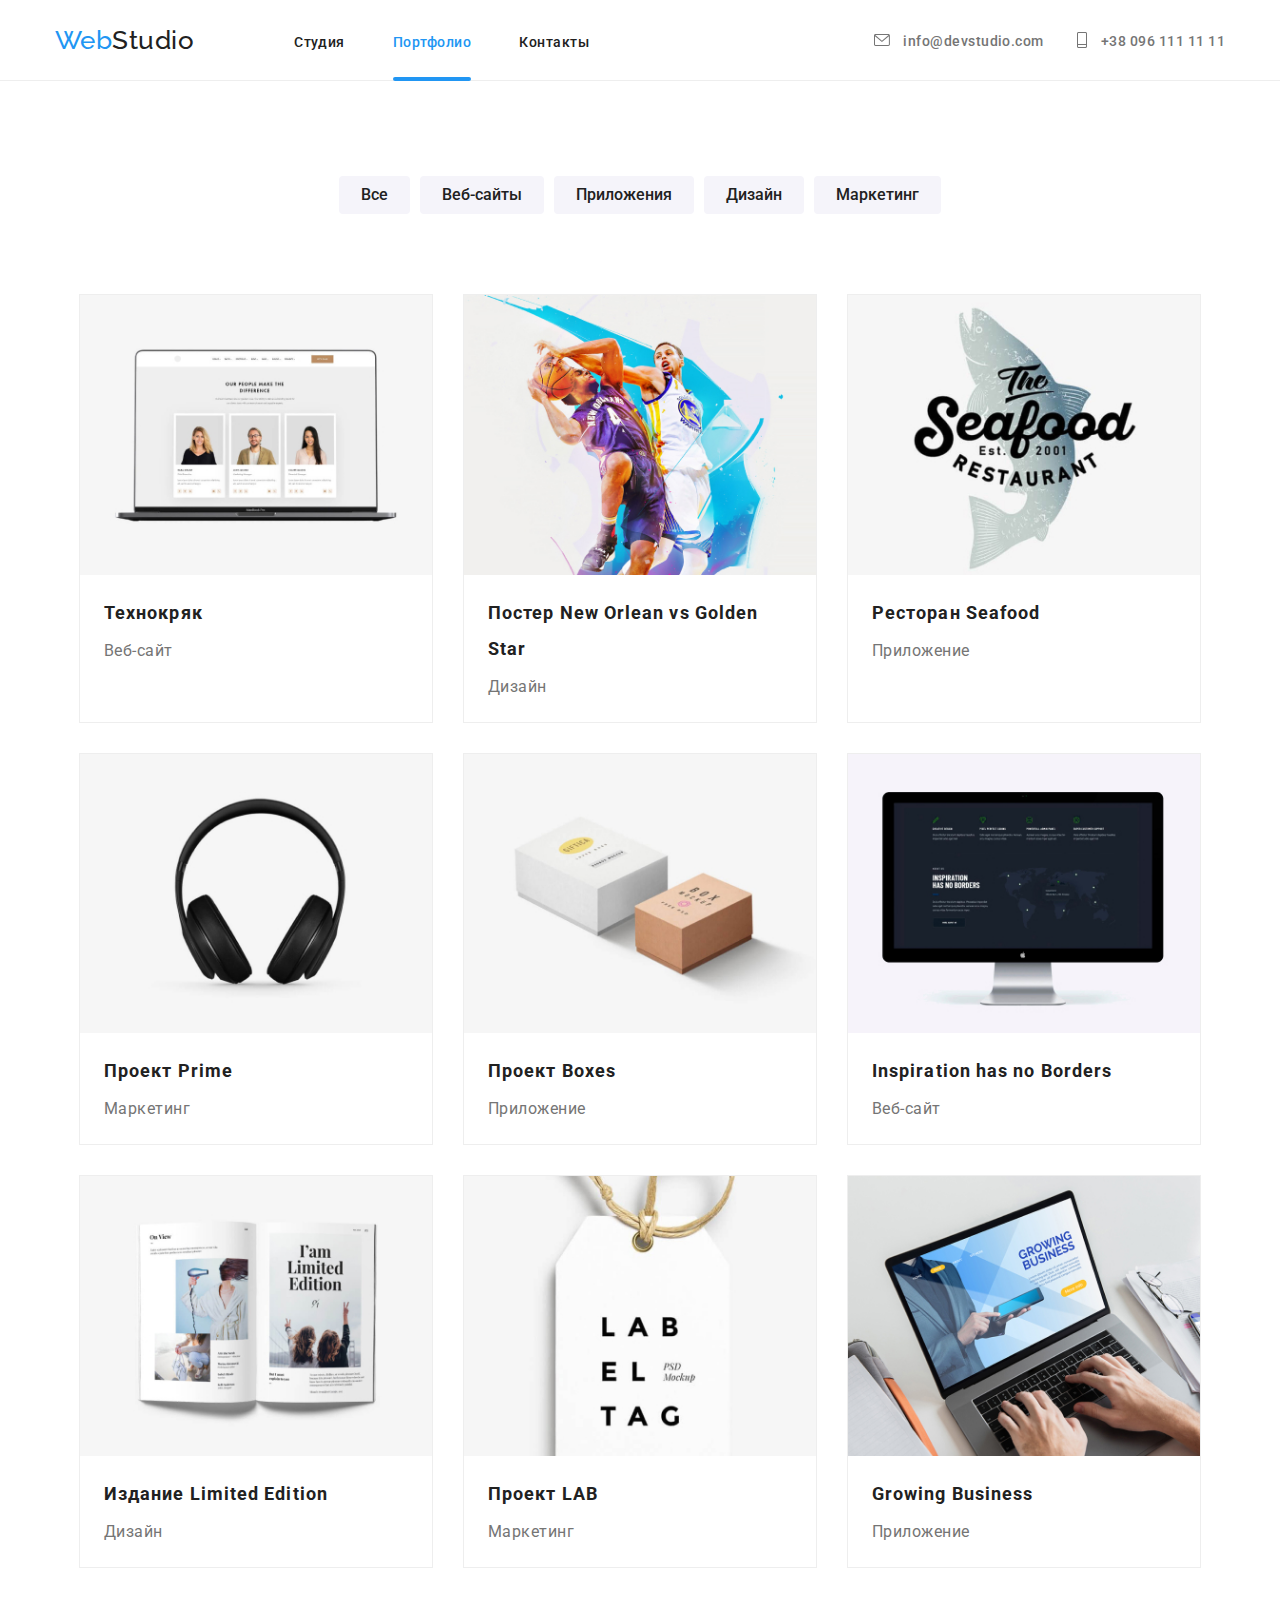
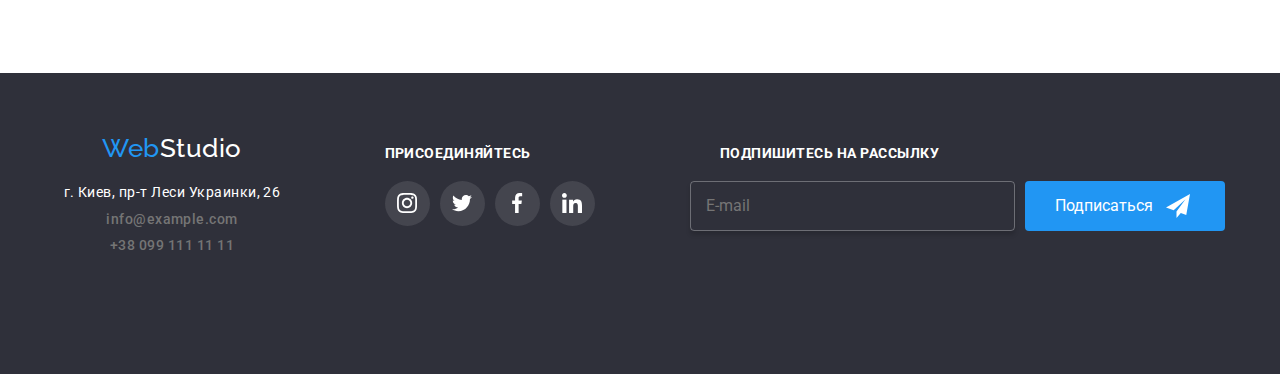
==== commit e0d832e6: "Fixed bugs on adaptive in 8 home task" ====
--- a/portfolio.html
+++ b/portfolio.html
@@ -20,15 +20,15 @@
   <body>
     <header class="navigation">
       <div class="container">
-        <nav class="main-nav h-line">
+        <nav class="main-nav">
           <a class="link logo" href="index.html">
             <span class="logo__highlight">Web</span>Studio
           </a>
           <ul class="menu-nav list">
             <li class="menu-nav__item">
-              <a class="link menu-nav__link active" href="index.html">Студия</a></li>
+              <a class="link menu-nav__link" href="index.html">Студия</a></li>
             <li class="menu-nav__item">
-              <a class="link menu-nav__link" href="portfolio.html">Портфолио</a>
+              <a class="link menu-nav__link active" href="portfolio.html">Портфолио</a>
             </li>
             <li class="menu-nav__item"><a class="link menu-nav__link" href="#">Контакты</a></li>
           </ul>
@@ -59,7 +59,8 @@
         </div>
         </nav> 
       </div>
-       <div class="menu" data-menu>
+      <div class="h-line"></div>
+       <div class="menu toggle" data-menu>
         <div id="btn-close" class="hamburger toggle close__icon" data-menu-button>
           <span class="bar"></span>
           <span class="bar"></span>
@@ -137,8 +138,7 @@
                   </div>
                 </div>
                   <div class="card-info">
-                    <h3 class="portfolio grid-item-title">
-                      Постер New Orlean vs Golden Star
+                    <h3 class="portfolio card-info__title">Постер New Orlean vs Golden Star
                     </h3>
                     <p class="card-info__text">Дизайн</p>
                   </div>
--- a/css/main.css
+++ b/css/main.css
@@ -17,6 +17,8 @@
   --animation-time: 250ms;
 }
 
+/* Colors */
+/* Viewport vars */
 html {
   -webkit-box-sizing: border-box;
           box-sizing: border-box;
@@ -130,6 +132,12 @@
   padding: 16px 0;
 }
 
+@media screen and (min-width: 767.98px) {
+  .navigation {
+    padding: 0;
+  }
+}
+
 .main-navigation {
   display: -webkit-box;
   display: -ms-flexbox;
@@ -137,9 +145,6 @@
   -webkit-box-align: center;
       -ms-flex-align: center;
           align-items: center;
-  -webkit-box-pack: justify;
-      -ms-flex-pack: justify;
-          justify-content: space-between;
 }
 
 .menu-nav {
@@ -424,12 +429,14 @@
 @media screen and (min-width: 768px) {
   .contacts {
     display: block;
+    padding: 10px 0;
   }
 }
 
 @media screen and (min-width: 1200px) {
   .contacts {
     margin-left: 275px;
+    padding: 30px 0;
   }
 }
 
@@ -510,6 +517,7 @@
 .modal {
   min-width: 320px;
   max-width: 530px;
+  max-height: 610px;
   position: absolute;
   top: 50%;
   left: 50%;
@@ -839,12 +847,18 @@
 
 @media screen and (min-width: 1200px) {
   .menu-nav__item {
-    margin-bottom: 25px;
+    margin-bottom: -5px;
   }
 }
 
 .contacts__item {
   margin-bottom: 20px;
+}
+
+@media screen and (min-width: 768px) {
+  .contacts__item {
+    margin-bottom: 0;
+  }
 }
 
 .menu-nav__link {
@@ -962,6 +976,18 @@
   .hero__title {
     font-size: 44px;
     line-height: 1.36;
+  }
+}
+
+.features {
+  padding-top: 60px;
+  padding-bottom: 60px;
+}
+
+@media screen and (min-width: 1200px) {
+  .features {
+    padding-top: 95px;
+    padding-bottom: 95px;
   }
 }
 
@@ -987,12 +1013,20 @@
     -webkit-box-direction: normal;
         -ms-flex-direction: row;
             flex-direction: row;
+    -webkit-box-pack: center;
+        -ms-flex-pack: center;
+            justify-content: center;
+    -webkit-box-align: start;
+        -ms-flex-align: start;
+            align-items: flex-start;
+  }
+}
+
+@media screen and (min-width: 1200px) {
+  .features__list {
     -webkit-box-pack: justify;
         -ms-flex-pack: justify;
             justify-content: space-between;
-    -webkit-box-align: start;
-        -ms-flex-align: start;
-            align-items: flex-start;
   }
 }
 
@@ -1018,8 +1052,12 @@
 @media screen and (min-width: 768px) {
   .features__item {
     width: calc(50% - 30px);
+    max-width: 354px;
     margin-left: 15px;
     margin-right: 15px;
+    -webkit-box-align: start;
+        -ms-flex-align: start;
+            align-items: flex-start;
   }
 }
 
@@ -1038,6 +1076,12 @@
   padding-bottom: 10px;
   text-transform: uppercase;
   color: var(--main-text-color);
+}
+
+@media screen and (min-width: 768px) {
+  .features__title {
+    text-align: left;
+  }
 }
 
 .features__text {
@@ -1104,8 +1148,15 @@
 
 .team {
   background: #F5F4FA;
-  padding-top: 90px;
-  padding-bottom: 90px;
+  padding-top: 60px;
+  padding-bottom: 60px;
+}
+
+@media screen and (min-width: 1200px) {
+  .team {
+    padding-top: 90px;
+    padding-bottom: 90px;
+  }
 }
 
 .team__list {
@@ -1124,23 +1175,20 @@
           justify-content: center;
 }
 
-@media screen and (min-width: 480px) {
+@media screen and (min-width: 768px) {
   .team__list {
     -webkit-box-orient: horizontal;
     -webkit-box-direction: normal;
         -ms-flex-direction: row;
             flex-direction: row;
-    -webkit-box-pack: justify;
-        -ms-flex-pack: justify;
-            justify-content: space-between;
     -ms-flex-wrap: wrap;
         flex-wrap: wrap;
+    margin: 0 -15px;
   }
 }
 
 .team__item {
   font-weight: 400;
-  font-size: 16px;
   line-height: 1.187;
   margin-bottom: 16px;
   text-align: center;
@@ -1152,7 +1200,16 @@
   font-size: 16px;
   font-weight: 500;
   line-height: 1.2;
-  text-align: center;
+  -webkit-box-orient: vertical;
+  -webkit-box-direction: normal;
+      -ms-flex-direction: column;
+          flex-direction: column;
+  -webkit-box-align: center;
+      -ms-flex-align: center;
+          align-items: center;
+  -webkit-box-pack: center;
+      -ms-flex-pack: center;
+          justify-content: center;
   color: var(--main-text-color);
   -webkit-box-shadow: 0px 1px 3px rgba(0, 0, 0, 0.12), 0px 1px 1px rgba(0, 0, 0, 0.14), 0px 2px 1px rgba(0, 0, 0, 0.2);
           box-shadow: 0px 1px 3px rgba(0, 0, 0, 0.12), 0px 1px 1px rgba(0, 0, 0, 0.14), 0px 2px 1px rgba(0, 0, 0, 0.2);
@@ -1162,13 +1219,23 @@
 
 @media screen and (min-width: 480px) {
   .team__card {
-    width: calc(50% - 15px);
+    max-width: 450px;
+  }
+}
+
+@media screen and (min-width: 768px) {
+  .team__card {
+    -ms-flex-wrap: wrap;
+        flex-wrap: wrap;
+    max-width: 350px;
+    margin: 15px;
   }
 }
 
 @media screen and (min-width: 1200px) {
   .team__card {
     width: calc((100% - 90px) / 4);
+    margin: auto;
   }
 }
 
@@ -1189,23 +1256,26 @@
   padding: 95px 0;
 }
 
+@media screen and (min-width: 480px) {
+  .customers {
+    padding-top: 60px;
+    padding-bottom: 60px;
+  }
+}
+
 .customer__list {
   display: -webkit-box;
   display: -ms-flexbox;
   display: flex;
   -ms-flex-wrap: wrap;
       flex-wrap: wrap;
-  -webkit-box-orient: horizontal;
-  -webkit-box-direction: normal;
-      -ms-flex-direction: row;
-          flex-direction: row;
-  -webkit-box-pack: justify;
-      -ms-flex-pack: justify;
-          justify-content: space-between;
+  -webkit-box-pack: center;
+      -ms-flex-pack: center;
+          justify-content: center;
   -webkit-box-align: center;
       -ms-flex-align: center;
           align-items: center;
-  margin-bottom: -30px;
+  margin: 0 -15px -30px -15px;
 }
 
 .customer__link {
@@ -1248,15 +1318,19 @@
   display: -webkit-inline-box;
   display: -ms-inline-flexbox;
   display: inline-flex;
-  -ms-flex-preferred-size: 45%;
-      flex-basis: 45%;
+  -ms-flex-preferred-size: 30%;
+      flex-basis: 30%;
+  margin: 15px;
   margin-bottom: 30px;
+  max-width: 226px;
+  -ms-flex-preferred-size: calc(50% - 30px);
+      flex-basis: calc(50% - 30px);
 }
 
 @media screen and (min-width: 768px) {
   .customer__item {
-    -ms-flex-preferred-size: 30%;
-        flex-basis: 30%;
+    -ms-flex-preferred-size: calc(100% / 3 - 30px);
+        flex-basis: calc(100% / 3 - 30px);
   }
 }
 
@@ -1280,7 +1354,15 @@
   }
 }
 
+@media screen and (min-width: 1200px) {
+  .contacts__logo {
+    -ms-flex-preferred-size: 20%;
+        flex-basis: 20%;
+  }
+}
+
 .footer {
+  font-size: 14px;
   padding: 60px 0;
   background-color: var(--dark-bg-color);
 }
@@ -1292,10 +1374,6 @@
 .footer .logo {
   color: var(--main-bg-color);
   margin-right: 0;
-}
-
-.footer {
-  font-size: 14px;
 }
 
 .footer__blocks {
@@ -1319,14 +1397,36 @@
             flex-direction: row;
     -ms-flex-wrap: wrap;
         flex-wrap: wrap;
-    -webkit-box-pack: center;
-        -ms-flex-pack: center;
-            justify-content: center;
+    -webkit-box-align: start;
+        -ms-flex-align: start;
+            align-items: flex-start;
+    -ms-flex-pack: distribute;
+        justify-content: space-around;
+  }
+}
+
+@media screen and (min-width: 1200px) {
+  .footer__blocks {
+    -webkit-box-pack: justify;
+        -ms-flex-pack: justify;
+            justify-content: space-between;
   }
 }
 
 .footer__blocks > * {
-  margin: 0 50px 30px;
+  margin: 30px 50px 30px;
+}
+
+@media screen and (min-width: 480px) {
+  .footer__blocks > * {
+    margin: 20px;
+  }
+}
+
+@media screen and (min-width: 768px) {
+  .footer__blocks > * {
+    margin: 0 0 60px 0;
+  }
 }
 
 @media screen and (min-width: 1200px) {
@@ -1521,6 +1621,12 @@
       flex-basis: calc((50% - 45px) / 2);
 }
 
+@media screen and (min-width: 768px) {
+  .join-social-links {
+    margin-top: 0;
+  }
+}
+
 .grid {
   display: -webkit-box;
   display: -ms-flexbox;
@@ -1532,9 +1638,9 @@
   -webkit-box-pack: center;
       -ms-flex-pack: center;
           justify-content: center;
-  -webkit-box-align: center;
-      -ms-flex-align: center;
-          align-items: center;
+  -webkit-box-align: stretch;
+      -ms-flex-align: stretch;
+          align-items: stretch;
 }
 
 @media screen and (min-width: 480px) {
@@ -1543,9 +1649,9 @@
     -webkit-box-direction: normal;
         -ms-flex-direction: row;
             flex-direction: row;
-    -webkit-box-pack: justify;
-        -ms-flex-pack: justify;
-            justify-content: space-between;
+    -webkit-box-pack: center;
+        -ms-flex-pack: center;
+            justify-content: center;
     -ms-flex-wrap: wrap;
         flex-wrap: wrap;
   }
@@ -1556,9 +1662,6 @@
     -webkit-box-pack: center;
         -ms-flex-pack: center;
             justify-content: center;
-    -webkit-box-align: start;
-        -ms-flex-align: start;
-            align-items: flex-start;
   }
 }
 
@@ -1568,19 +1671,16 @@
 
 .grid__item {
   width: 100%;
-  max-width: 370px;
-}
-
-@media screen and (min-width: 480px) {
-  .grid__item {
-    width: calc(50% - 15px);
-  }
+  max-width: 450px;
+  margin-bottom: 30px;
+  border: 1px solid #eee;
 }
 
 @media screen and (min-width: 768px) {
   .grid__item {
-    width: calc(50% - 15px);
-    margin: 0 15px;
+    width: calc(50% - 30px);
+    max-width: 354px;
+    margin: 15px;
   }
 }
 
@@ -1588,10 +1688,6 @@
   .grid__item {
     width: calc((100% - 90px) / 3);
   }
-}
-
-.grid__item:nth-child(3n) {
-  margin-right: 0;
 }
 
 .grid__item:hover .card-overlay-text {
@@ -1602,11 +1698,8 @@
 }
 
 .business-card {
-  margin-bottom: 30px;
-  border: 1px solid #eee;
   -webkit-transition: 250ms cubic-bezier(0.4, 0, 0.2, 1);
   transition: 250ms cubic-bezier(0.4, 0, 0.2, 1);
-  height: 440px;
 }
 
 .card-overlay {
@@ -1661,8 +1754,18 @@
           box-shadow: 0px 1px 1px rgba(0, 0, 0, 0.12), 0px 4px 4px rgba(0, 0, 0, 0.06), 1px 4px 6px rgba(0, 0, 0, 0.16);
 }
 
-.features, .works, .our-team, .regular-customers {
-  padding: 95px 0;
+.portfolio {
+  font-size: 18px;
+  font-weight: 700;
+  line-height: 2;
+  letter-spacing: .06em;
+  color: var(--main-text-color);
+}
+
+@media screen and (min-width: 1200px) {
+  .features, .works, .our-team, .regular-customers {
+    padding: 95px 0;
+  }
 }
 
 .works {
@@ -1670,8 +1773,15 @@
 }
 
 .main-section {
-  padding-top: 95px;
-  padding-bottom: 90px;
+  padding-top: 60px;
+  padding-bottom: 60px;
+}
+
+@media screen and (min-width: 1200px) {
+  .main-section {
+    padding-top: 95px;
+    padding-bottom: 90px;
+  }
 }
 
 .secondary-nav {
@@ -1707,14 +1817,6 @@
 
 .section-heading__portfolio {
   display: none;
-}
-
-.portfolio {
-  font-size: 18px;
-  font-weight: 700;
-  line-height: 2;
-  letter-spacing: .06em;
-  color: var(--main-text-color);
 }
 
 /* 
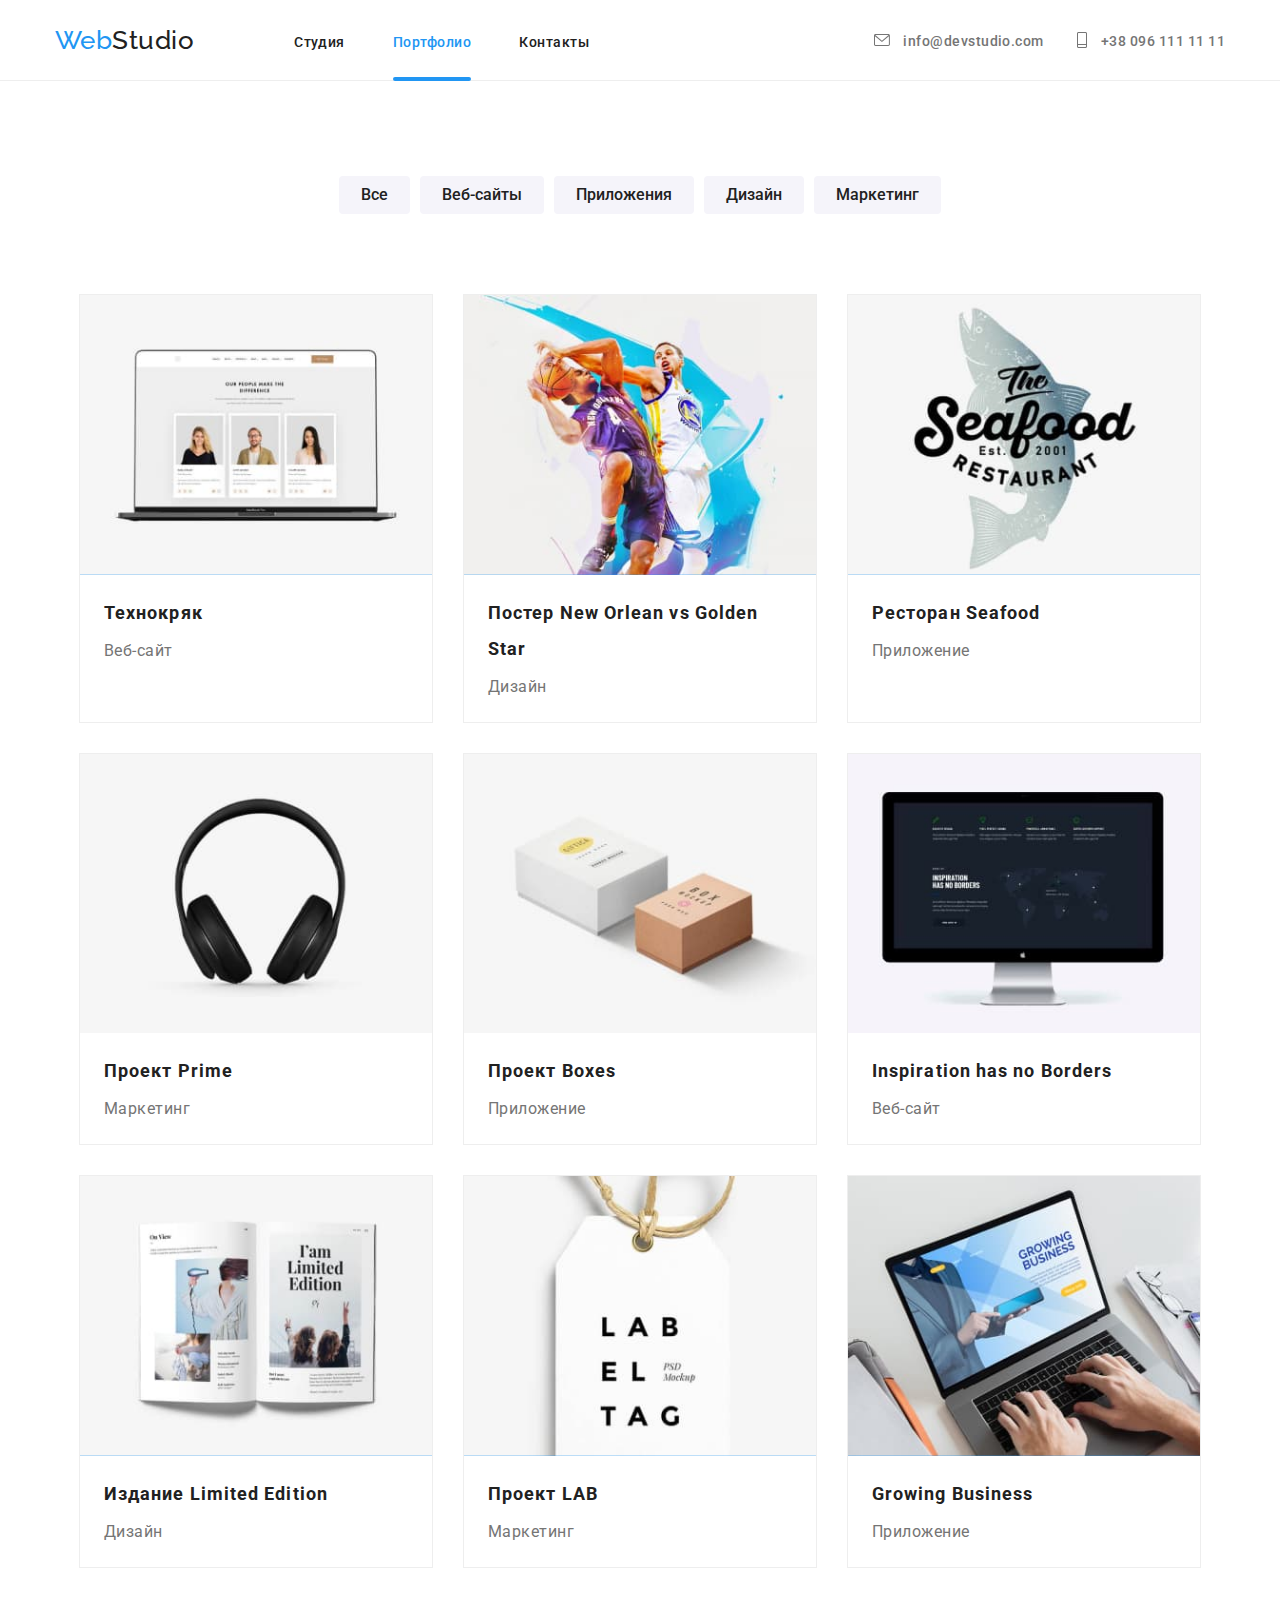
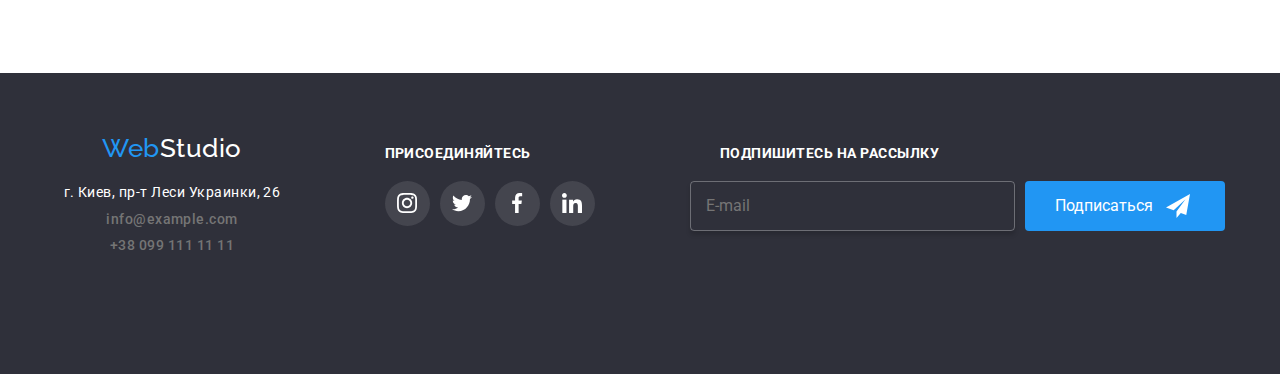
==== commit b4845966: "Finish home task from adaptive images" ====
--- a/portfolio.html
+++ b/portfolio.html
@@ -116,7 +116,12 @@
               <a href="#">
                 <div class="business-card">
                   <div class="card-overlay">
-                    <img src="./images/example1.jpg" alt="Сотрудники" />
+                    <picture>
+                      <source srcset="./images/imgfigma/portfolio/desktop/portfoliolink1desktop.jpg 1x, ./images/imgfigma/portfolio/desktop/portfoliolink1desktop@2x.jpg 2x" media="(min-width: 1200px)" sizes="" type="image/jpg" />
+                      <source srcset="./images/imgfigma/portfolio/tablet/portfoliolink1tablet.jpg 1x, ./images/imgfigma/portfolio/tablet/portfoliolink1tablet.jpg  2x" media="(min-width: 768px)" sizes="" type="image/jpg" />
+                      <source srcset="./images/imgfigma/portfolio/mobile/portfoliolink1mobile.jpg 1x, ./images/imgfigma/portfolio/mobile/portfoliolink1mobile.jpg2x" media="(max-width: 767.98px)" sizes="" type="image/jpg" />
+                      <img src="./images/example1.jpg" alt="Сотрудники" />
+                   </picture>
                     <div class="card-overlay-text">
                       <p>Технокряк это современная площадка распространения коронавируса. Компании используют эту платформу для цифрового шпионажа и атак на защищённые сервера конкурентов.</p>
                     </div>
@@ -132,13 +137,18 @@
               <a href="#">
                 <div class="business-card">
                   <div class="card-overlay">
-                    <img src="./images/example2.jpg" alt="Дизайн" />
+                    <picture>
+                      <source srcset="./images/imgfigma/portfolio/desktop/portfoliolink2desktop.jpg 1x, ./images/imgfigma/portfolio/desktop/portfoliolink2desktop@2x.jpg 2x" media="(min-width: 1200px)" sizes="" type="image/jpg" />
+                      <source srcset="./images/imgfigma/portfolio/tablet/portfoliolink2tablet.jpg 1x, ./images/imgfigma/portfolio/tablet/portfoliolink2tablet.jpg  2x" media="(min-width: 768px)" sizes="" type="image/jpg" />
+                      <source srcset="./images/imgfigma/portfolio/mobile/portfoliolink2mobile.jpg 1x, ./images/imgfigma/portfolio/mobile/portfoliolink2mobile.jpg2x" media="(max-width: 767.98px)" sizes="" type="image/jpg" />
+                      <img src="./images/example2.jpg" alt="Дизайн" />
+                   </picture>
                   <div class="card-overlay-text">
                     <!-- <p>Технокряк это современная площадка распространения коронавируса. Компании используют эту платформу для цифрового шпионажа и атак на защищённые сервера конкурентов.</p> -->
                   </div>
                 </div>
                   <div class="card-info">
-                    <h3 class="portfolio card-info__title">Постер New Orlean vs Golden Star
+                    <h3 class="card-info__title">Постер New Orlean vs Golden Star
                     </h3>
                     <p class="card-info__text">Дизайн</p>
                   </div>
@@ -149,7 +159,12 @@
               <a href="#">
                 <div class="business-card">
                   <div class="card-overlay">
-                    <img src="./images/example3.jpg" alt="Приложение" />
+                    <picture>
+                      <source srcset="./images/imgfigma/portfolio/desktop/portfoliolink3desktop.jpg 1x, ./images/imgfigma/portfolio/desktop/portfoliolink3desktop@2x.jpg 2x" media="(min-width: 1200px)" sizes="" type="image/jpg" />
+                      <source srcset="./images/imgfigma/portfolio/tablet/portfoliolink3tablet.jpg 1x, ./images/imgfigma/portfolio/tablet/portfoliolink3tablet.jpg  2x" media="(min-width: 768px)" sizes="" type="image/jpg" />
+                      <source srcset="./images/imgfigma/portfolio/mobile/portfoliolink3mobile.jpg 1x, ./images/imgfigma/portfolio/mobile/portfoliolink3mobile.jpg2x" media="(max-width: 767.98px)" sizes="" type="image/jpg" />
+                      <img src="./images/example3.jpg" alt="Приложение" />
+                   </picture>
                     <div class="card-overlay-text">
                       <!-- <p>Технокряк это современная площадка распространения коронавируса. Компании используют эту платформу для цифрового шпионажа и атак на защищённые сервера конкурентов.</p> -->
                     </div>
@@ -165,7 +180,12 @@
               <a href="#">
                 <div class="business-card">
                   <div class="card-overlay">
-                    <img src="./images/example4.jpg" alt="Маркетинг" />
+                    <picture>
+                      <source srcset="./images/imgfigma/portfolio/desktop/portfoliolink4desktop.jpg 1x, ./images/imgfigma/portfolio/desktop/portfoliolink4desktop@2x.jpg 2x" media="(min-width: 1200px)" sizes="" type="image/jpg" />
+                      <source srcset="./images/imgfigma/portfolio/tablet/portfoliolink4tablet.jpg 1x, ./images/imgfigma/portfolio/tablet/portfoliolink4tablet.jpg  2x" media="(min-width: 768px)" sizes="" type="image/jpg" />
+                      <source srcset="./images/imgfigma/portfolio/mobile/portfoliolink4mobile.jpg 1x, ./images/imgfigma/portfolio/mobile/portfoliolink4mobile.jpg2x" media="(max-width: 767.98px)" sizes="" type="image/jpg" />
+                      <img src="./images/example4.jpg" alt="Маркетинг" />
+                   </picture>
                     <div class="card-overlay-text">
                       <!-- <p>Технокряк это современная площадка распространения коронавируса. Компании используют эту платформу для цифрового шпионажа и атак на защищённые сервера конкурентов.</p> -->
                     </div>
@@ -181,12 +201,16 @@
               <a href="">
                 <div class="business-card">
                   <div class="card-overlay">
-                    <img src="./images/example5.jpg" alt="Приложение" />
-                    <div class="card-overlay-text">
-                      <!-- <p>Технокряк это современная площадка распространения коронавируса. Компании используют эту платформу для цифрового шпионажа и атак на защищённые сервера конкурентов.</p> -->
-                    </div>
-                  </div>
-                  
+                    <picture>
+                      <source srcset="./images/imgfigma/portfolio/desktop/portfoliolink5desktop.jpg 1x, ./images/imgfigma/portfolio/desktop/portfoliolink5desktop@2x.jpg 2x" media="(min-width: 1200px)" sizes="" type="image/jpg" />
+                      <source srcset="./images/imgfigma/portfolio/tablet/portfoliolink5tablet.jpg 1x, ./images/imgfigma/portfolio/tablet/portfoliolink5tablet.jpg  2x" media="(min-width: 768px)" sizes="" type="image/jpg" />
+                      <source srcset="./images/imgfigma/portfolio/mobile/portfoliolink5mobile.jpg 1x, ./images/imgfigma/portfolio/mobile/portfoliolink5mobile.jpg2x" media="(max-width: 767.98px)" sizes="" type="image/jpg" />
+                      <img src="./images/example5.jpg" alt="Приложение" />
+                   </picture>
+                    <div class="card-overlay-text">
+                      <!-- <p>Технокряк это современная площадка распространения коронавируса. Компании используют эту платформу для цифрового шпионажа и атак на защищённые сервера конкурентов.</p> -->
+                    </div>
+                  </div>
                   <div class="card-info">
                     <h3 class="portfolio card-info__title">Проект Boxes</h3>
                     <p class="card-info__text">Приложение</p>
@@ -198,7 +222,12 @@
               <a href="#">
                 <div class="business-card">
                   <div class="card-overlay">
-                    <img src="./images/example6.jpg" alt="Веб-сайт" />
+                    <picture>
+                      <source srcset="./images/imgfigma/portfolio/desktop/portfoliolink6desktop.jpg 1x, ./images/imgfigma/portfolio/desktop/portfoliolink6desktop@2x.jpg 2x" media="(min-width: 1200px)" sizes="" type="image/jpg" />
+                      <source srcset="./images/imgfigma/portfolio/tablet/portfoliolink6tablet.jpg 1x, ./images/imgfigma/portfolio/tablet/portfoliolink6tablet.jpg  2x" media="(min-width: 768px)" sizes="" type="image/jpg" />
+                      <source srcset="./images/imgfigma/portfolio/mobile/portfoliolink6mobile.jpg 1x, ./images/imgfigma/portfolio/mobile/portfoliolink6mobile.jpg2x" media="(max-width: 767.98px)" sizes="" type="image/jpg" />
+                      <img src="./images/example6.jpg" alt="Веб-сайт" />
+                   </picture>
                     <div class="card-overlay-text">
                       <!-- <p>Технокряк это современная площадка распространения коронавируса. Компании используют эту платформу для цифрового шпионажа и атак на защищённые сервера конкурентов.</p> -->
                     </div>
@@ -216,7 +245,12 @@
               <a href="#">
                 <div class="business-card">
                   <div class="card-overlay">
-                    <img src="./images/example7.jpg" alt="Дизайн" />
+                    <picture>
+                      <source srcset="./images/imgfigma/portfolio/desktop/portfoliolink7desktop.jpg 1x, ./images/imgfigma/portfolio/desktop/portfoliolink7desktop@2x.jpg 2x" media="(min-width: 1200px)" sizes="" type="image/jpg" />
+                      <source srcset="./images/imgfigma/portfolio/tablet/portfoliolink7tablet.jpg 1x, ./images/imgfigma/portfolio/tablet/portfoliolink7tablet.jpg  2x" media="(min-width: 768px)" sizes="" type="image/jpg" />
+                      <source srcset="./images/imgfigma/portfolio/mobile/portfoliolink7mobile.jpg 1x, ./images/imgfigma/portfolio/mobile/portfoliolink7mobile.jpg2x" media="(max-width: 767.98px)" sizes="" type="image/jpg" />
+                      <img src="./images/example7.jpg" alt="Дизайн" />
+                   </picture>
                     <div class="card-overlay-text">
                       <!-- <p>Технокряк это современная площадка распространения коронавируса. Компании используют эту платформу для цифрового шпионажа и атак на защищённые сервера конкурентов.</p> -->
                     </div>
@@ -234,7 +268,12 @@
               <a href="#">
                 <div class="business-card">
                   <div class="card-overlay">
-                    <img src="./images/example8.jpg" alt="Маркетинг" />
+                    <picture>
+                      <source srcset="./images/imgfigma/portfolio/desktop/portfoliolink8desktop.jpg 1x, ./images/imgfigma/portfolio/desktop/portfoliolink8desktop@2x.jpg 2x" media="(min-width: 1200px)" sizes="" type="image/jpg" />
+                      <source srcset="./images/imgfigma/portfolio/tablet/portfoliolink8tablet.jpg 1x, ./images/imgfigma/portfolio/tablet/portfoliolink8tablet.jpg  2x" media="(min-width: 768px)" sizes="" type="image/jpg" />
+                      <source srcset="./images/imgfigma/portfolio/mobile/portfoliolink8mobile.jpg 1x, ./images/imgfigma/portfolio/mobile/portfoliolink8mobile.jpg2x" media="(max-width: 767.98px)" sizes="" type="image/jpg" />
+                      <img src="./images/example8.jpg" alt="Маркетинг" />
+                   </picture>
                     <div class="card-overlay-text">
                       <!-- <p>Технокряк это современная площадка распространения коронавируса. Компании используют эту платформу для цифрового шпионажа и атак на защищённые сервера конкурентов.</p> -->
                     </div>
@@ -250,7 +289,12 @@
               <a href="#">
                 <div class="business-card">
                   <div class="card-overlay">
-                    <img src="./images/example9.jpg" alt="Приложение" />
+                    <picture>
+                      <source srcset="./images/imgfigma/portfolio/desktop/portfoliolink9desktop.jpg 1x, ./images/imgfigma/portfolio/desktop/portfoliolink9desktop@2x.jpg 2x" media="(min-width: 1200px)" sizes="" type="image/jpg" />
+                      <source srcset="./images/imgfigma/portfolio/tablet/portfoliolink9tablet.jpg 1x, ./images/imgfigma/portfolio/tablet/portfoliolink9tablet.jpg  2x" media="(min-width: 768px)" sizes="" type="image/jpg" />
+                      <source srcset="./images/imgfigma/portfolio/mobile/portfoliolink9mobile.jpg 1x, ./images/imgfigma/portfolio/mobile/portfoliolink9mobile.jpg2x" media="(max-width: 767.98px)" sizes="" type="image/jpg" />
+                      <img src="./images/example9.jpg" alt="Приложение" />
+                   </picture>
                     <div class="card-overlay-text">
                       <!-- <p>Технокряк это современная площадка распространения коронавируса. Компании используют эту платформу для цифрового шпионажа и атак на защищённые сервера конкурентов.</p> -->
                     </div>
--- a/css/main.css
+++ b/css/main.css
@@ -739,7 +739,7 @@
   display: block;
 }
 
-@media only screen and (max-width: 768px) {
+@media only screen and (max-width: 767.98px) {
   .menu-nav {
     position: fixed;
     left: -100%;
@@ -1007,6 +1007,8 @@
 
 @media screen and (min-width: 768px) {
   .features__list {
+    -ms-flex-preferred-size: calc(50% - 30px);
+        flex-basis: calc(50% - 30px);
     -ms-flex-wrap: wrap;
         flex-wrap: wrap;
     -webkit-box-orient: horizontal;
@@ -1641,6 +1643,8 @@
   -webkit-box-align: stretch;
       -ms-flex-align: stretch;
           align-items: stretch;
+  -ms-flex-wrap: wrap;
+      flex-wrap: wrap;
 }
 
 @media screen and (min-width: 480px) {
@@ -1649,11 +1653,6 @@
     -webkit-box-direction: normal;
         -ms-flex-direction: row;
             flex-direction: row;
-    -webkit-box-pack: center;
-        -ms-flex-pack: center;
-            justify-content: center;
-    -ms-flex-wrap: wrap;
-        flex-wrap: wrap;
   }
 }
 
@@ -1662,6 +1661,14 @@
     -webkit-box-pack: center;
         -ms-flex-pack: center;
             justify-content: center;
+    width: 800px;
+    margin: 0 auto;
+  }
+}
+
+@media screen and (min-width: 1200px) {
+  .grid {
+    width: 100%;
   }
 }
 
@@ -1674,6 +1681,13 @@
   max-width: 450px;
   margin-bottom: 30px;
   border: 1px solid #eee;
+  -webkit-transition: 250ms cubic-bezier(0.4, 0, 0.2, 1);
+  transition: 250ms cubic-bezier(0.4, 0, 0.2, 1);
+}
+
+.grid__item:hover, .grid__item:focus {
+  -webkit-box-shadow: 0px 1px 1px rgba(0, 0, 0, 0.12), 0px 4px 4px rgba(0, 0, 0, 0.06), 1px 4px 6px rgba(0, 0, 0, 0.16);
+          box-shadow: 0px 1px 1px rgba(0, 0, 0, 0.12), 0px 4px 4px rgba(0, 0, 0, 0.06), 1px 4px 6px rgba(0, 0, 0, 0.16);
 }
 
 @media screen and (min-width: 768px) {
@@ -1691,13 +1705,8 @@
 }
 
 .grid__item:hover .card-overlay-text {
-  -webkit-transform: translate(-50%, -50%);
-          transform: translate(-50%, -50%);
-  -webkit-transition: var(--animation-time) cubic-bezier(0.4, 0, 0.2, 1);
-  transition: var(--animation-time) cubic-bezier(0.4, 0, 0.2, 1);
-}
-
-.business-card {
+  -webkit-transform: translateY(0);
+          transform: translateY(0);
   -webkit-transition: 250ms cubic-bezier(0.4, 0, 0.2, 1);
   transition: 250ms cubic-bezier(0.4, 0, 0.2, 1);
 }
@@ -1709,8 +1718,8 @@
 
 .card-overlay-text {
   position: absolute;
-  top: 50%;
-  left: 50%;
+  top: 0;
+  left: 0;
   width: 100%;
   height: 100%;
   -webkit-transition: opacity 250ms cubic-bezier(0.4, 0, 0.2, 1);
@@ -1718,7 +1727,7 @@
   padding: 65px 25px;
   color: var(--main-bg-color);
   font-size: 18px;
-  line-height: 1.55;
+  line-height: 1.5;
   background-color: rgba(33, 150, 243, 0.9);
   -webkit-transform: translateY(100%);
           transform: translateY(100%);
@@ -1731,6 +1740,8 @@
   padding: 20px 24px;
   overflow: hidden;
   z-index: 1;
+  line-height: 1.87;
+  letter-spacing: .03em;
 }
 
 .card-info__title {
@@ -1743,23 +1754,7 @@
 }
 
 .card-info__text {
-  font-size: 16px;
-  line-height: 1.87;
-  letter-spacing: .03em;
   color: var(--secondary-color);
-}
-
-.business-card:hover, .business-card:focus {
-  -webkit-box-shadow: 0px 1px 1px rgba(0, 0, 0, 0.12), 0px 4px 4px rgba(0, 0, 0, 0.06), 1px 4px 6px rgba(0, 0, 0, 0.16);
-          box-shadow: 0px 1px 1px rgba(0, 0, 0, 0.12), 0px 4px 4px rgba(0, 0, 0, 0.06), 1px 4px 6px rgba(0, 0, 0, 0.16);
-}
-
-.portfolio {
-  font-size: 18px;
-  font-weight: 700;
-  line-height: 2;
-  letter-spacing: .06em;
-  color: var(--main-text-color);
 }
 
 @media screen and (min-width: 1200px) {
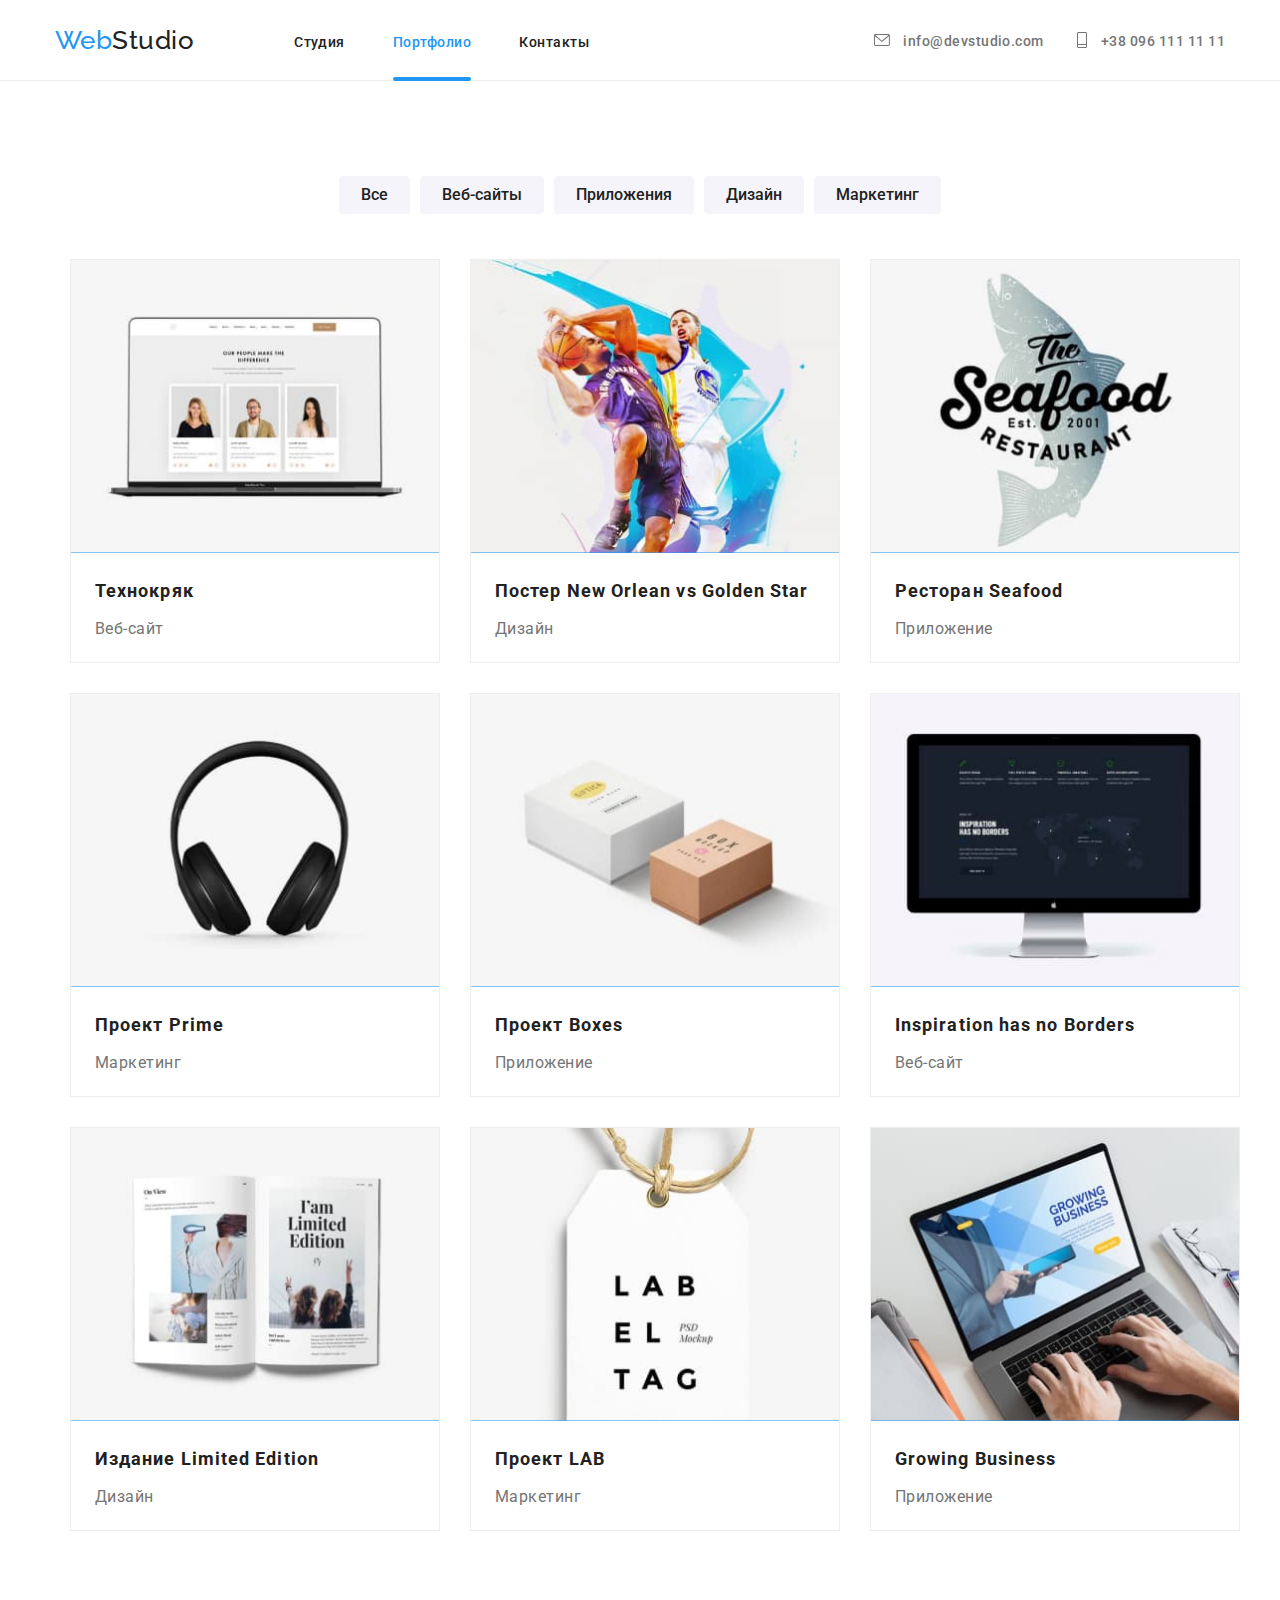
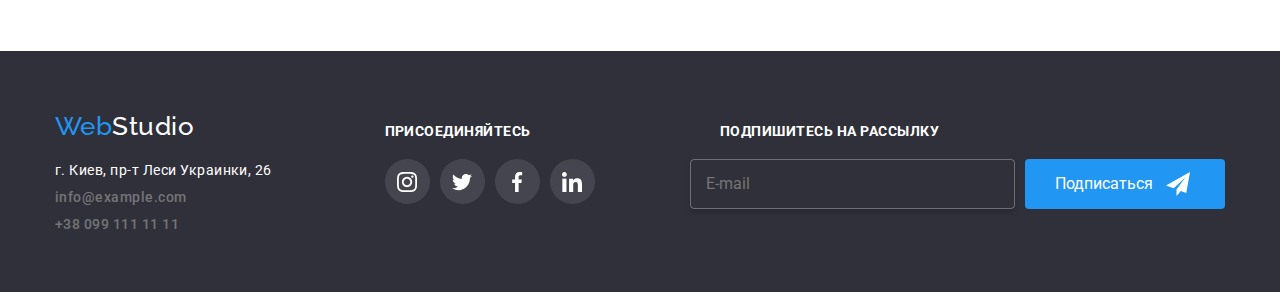
==== commit 2fbf3b99: "Fixed bugs for tablet and desctop version" ====
--- a/portfolio.html
+++ b/portfolio.html
@@ -111,7 +111,7 @@
         </section>
         <section>
           <h2 class="section-heading__portfolio">Портфолио</h2>
-          <ul class="list grid flex-c">
+          <ul class="list grid">
             <li class="grid__item">
               <a href="#">
                 <div class="business-card">
--- a/css/main.css
+++ b/css/main.css
@@ -129,7 +129,7 @@
 }
 
 .navigation {
-  padding: 16px 0;
+  padding: 16px 0 0 0;
 }
 
 @media screen and (min-width: 767.98px) {
@@ -280,7 +280,12 @@
   font-weight: 700;
   line-height: 1.192;
   color: var(--main-text-color);
-  margin-right: 90px;
+}
+
+@media screen and (min-width: 1200px) {
+  .logo {
+    margin-right: 90px;
+  }
 }
 
 .logo__highlight {
@@ -293,12 +298,13 @@
   line-height: 1.166;
   text-align: center;
   color: var(--main-text-color);
-  margin-bottom: 50px;
+  margin-bottom: 30px;
 }
 
 @media screen and (min-width: 1200px) {
   .section-heading {
     font-size: 36px;
+    margin-bottom: 50px;
   }
 }
 
@@ -770,6 +776,7 @@
     display: block;
     width: 25px;
     cursor: pointer;
+    margin-bottom: 16px;
   }
   .hamburger:hover > .bar {
     background-color: var(--accent-color);
@@ -972,6 +979,12 @@
   margin: 0 auto 30px;
 }
 
+@media screen and (min-width: 768px) {
+  .hero__title {
+    width: 360px;
+  }
+}
+
 @media screen and (min-width: 1200px) {
   .hero__title {
     font-size: 44px;
@@ -1065,7 +1078,7 @@
 
 @media screen and (min-width: 1200px) {
   .features__item {
-    width: calc(25% - 15px);
+    width: calc((100% - 90px) / 4);
     margin: 0;
   }
 }
@@ -1185,7 +1198,6 @@
             flex-direction: row;
     -ms-flex-wrap: wrap;
         flex-wrap: wrap;
-    margin: 0 -15px;
   }
 }
 
@@ -1236,7 +1248,7 @@
 
 @media screen and (min-width: 1200px) {
   .team__card {
-    width: calc((100% - 90px) / 4);
+    width: 270px;
     margin: auto;
   }
 }
@@ -1322,7 +1334,7 @@
   display: inline-flex;
   -ms-flex-preferred-size: 30%;
       flex-basis: 30%;
-  margin: 15px;
+  margin: 0 15px;
   margin-bottom: 30px;
   max-width: 226px;
   -ms-flex-preferred-size: calc(50% - 30px);
@@ -1360,6 +1372,7 @@
   .contacts__logo {
     -ms-flex-preferred-size: 20%;
         flex-basis: 20%;
+    text-align: left;
   }
 }
 
@@ -1433,8 +1446,7 @@
 
 @media screen and (min-width: 1200px) {
   .footer__blocks > * {
-    margin-left: 0;
-    margin-right: 0;
+    margin: 0;
   }
 }
 
@@ -1668,7 +1680,7 @@
 
 @media screen and (min-width: 1200px) {
   .grid {
-    width: 100%;
+    width: 1200px;
   }
 }
 
@@ -1694,13 +1706,18 @@
   .grid__item {
     width: calc(50% - 30px);
     max-width: 354px;
-    margin: 15px;
+    margin: 0 15px 15px;
   }
 }
 
 @media screen and (min-width: 1200px) {
   .grid__item {
-    width: calc((100% - 90px) / 3);
+    max-width: 370px;
+    max-height: 404px;
+    margin: 0;
+    margin-left: 15px;
+    margin-right: 15px;
+    margin-bottom: 30px;
   }
 }
 
@@ -1780,7 +1797,13 @@
 }
 
 .secondary-nav {
-  margin-bottom: 50px;
+  margin-bottom: 40px;
+}
+
+@media screen and (min-width: 768px) {
+  .secondary-nav {
+    margin-bottom: 30px;
+  }
 }
 
 .site-nav {
